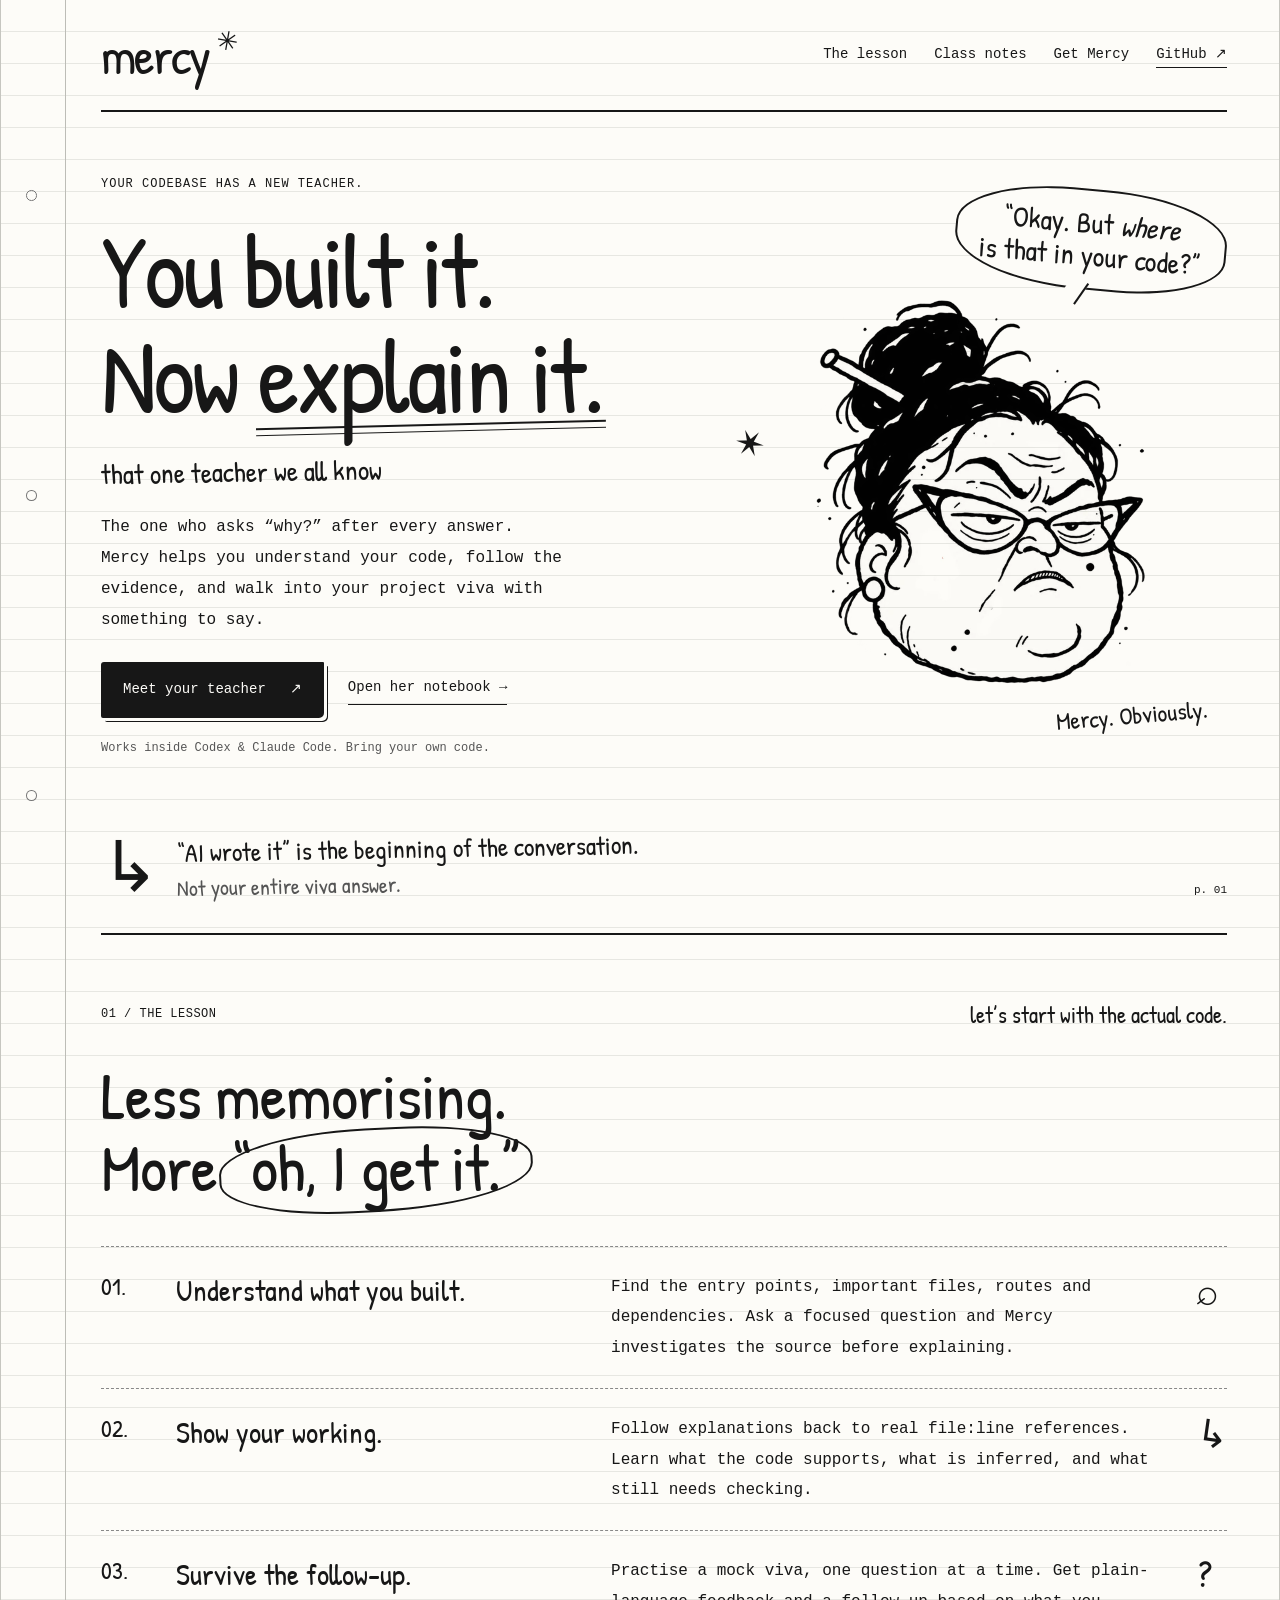
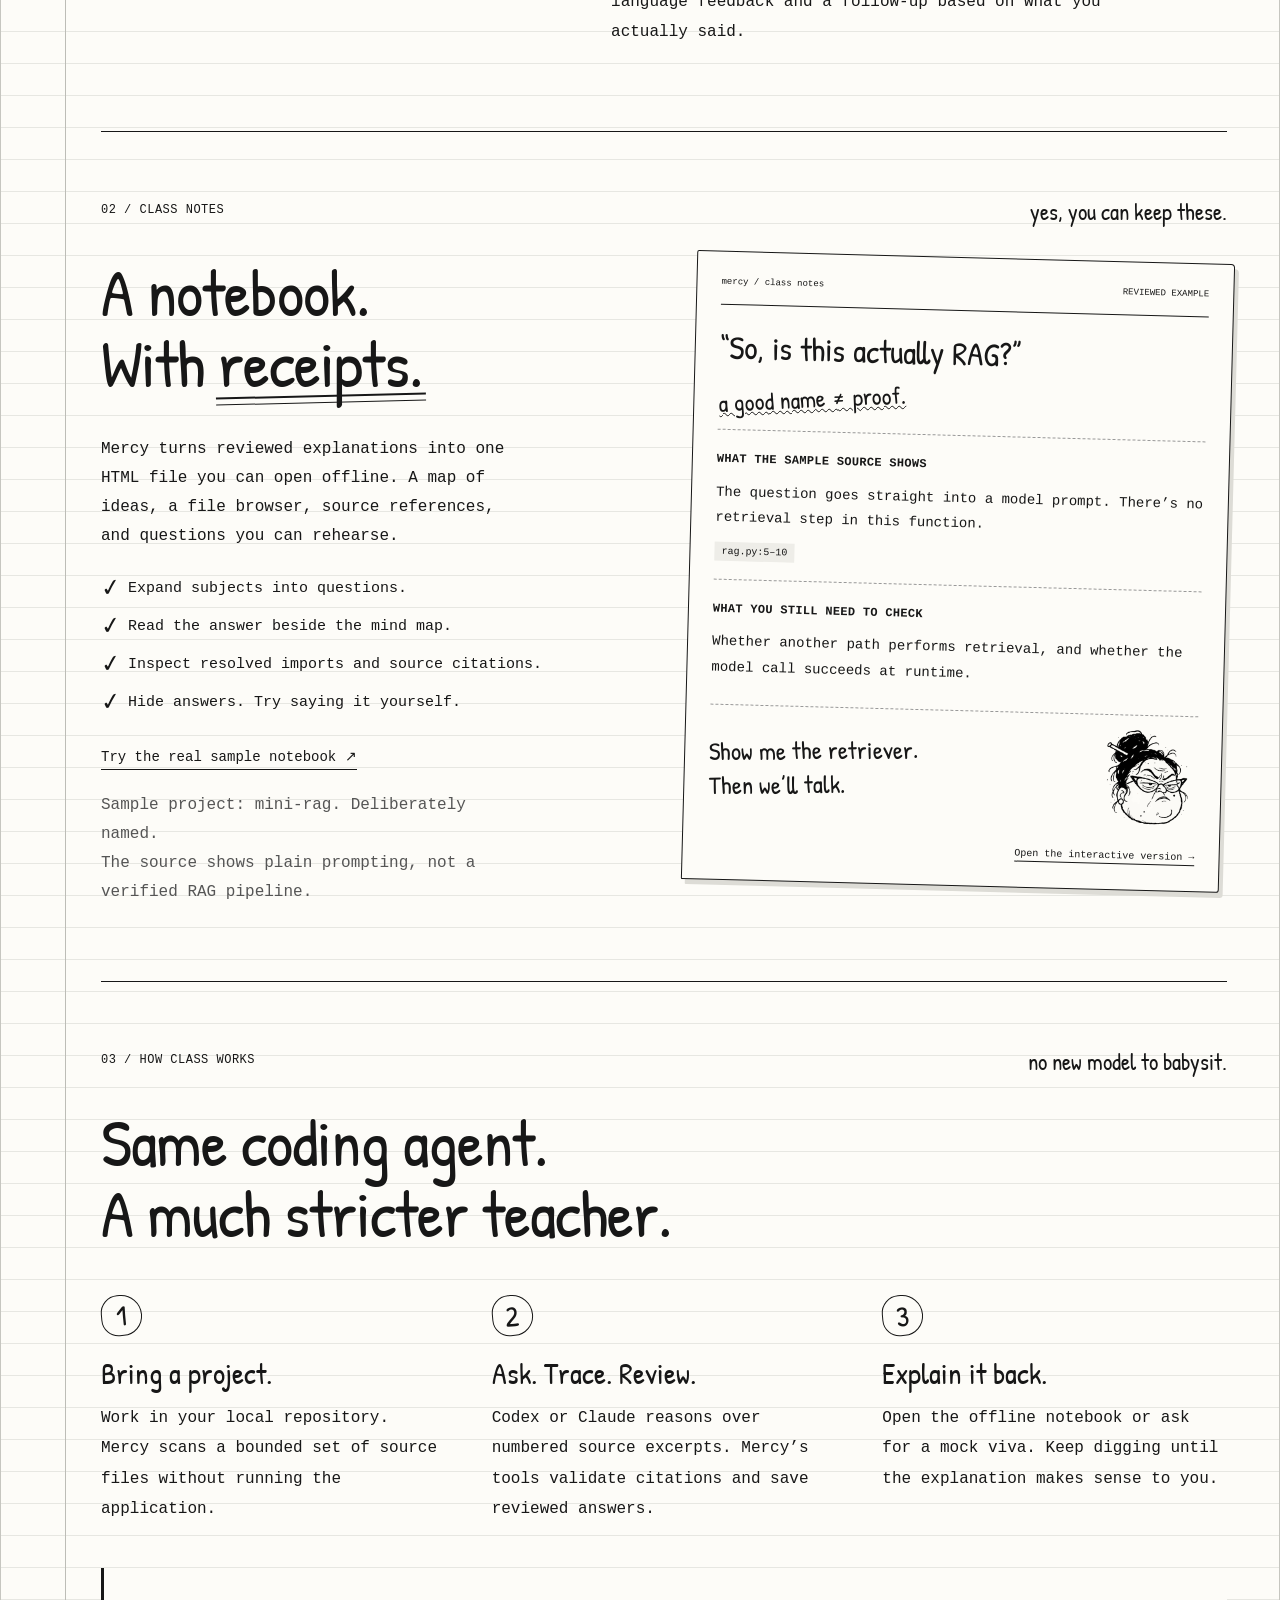
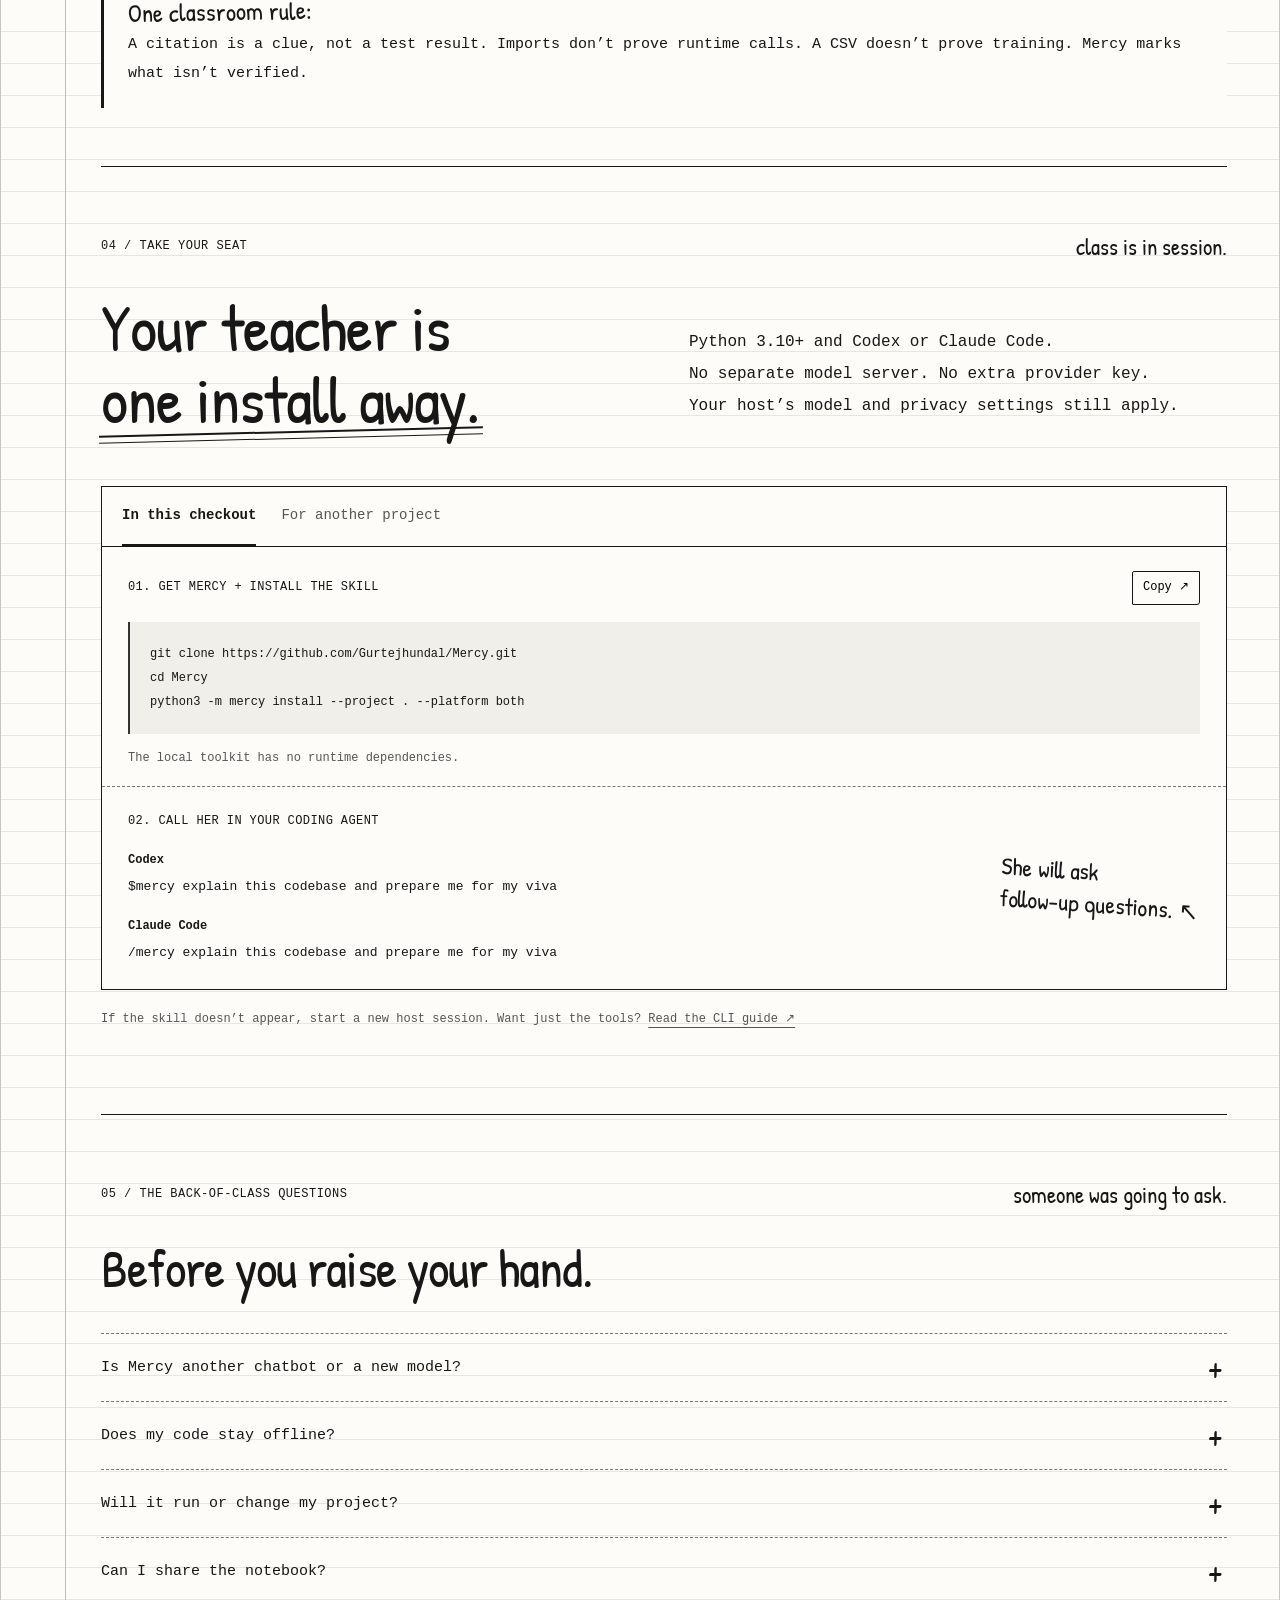
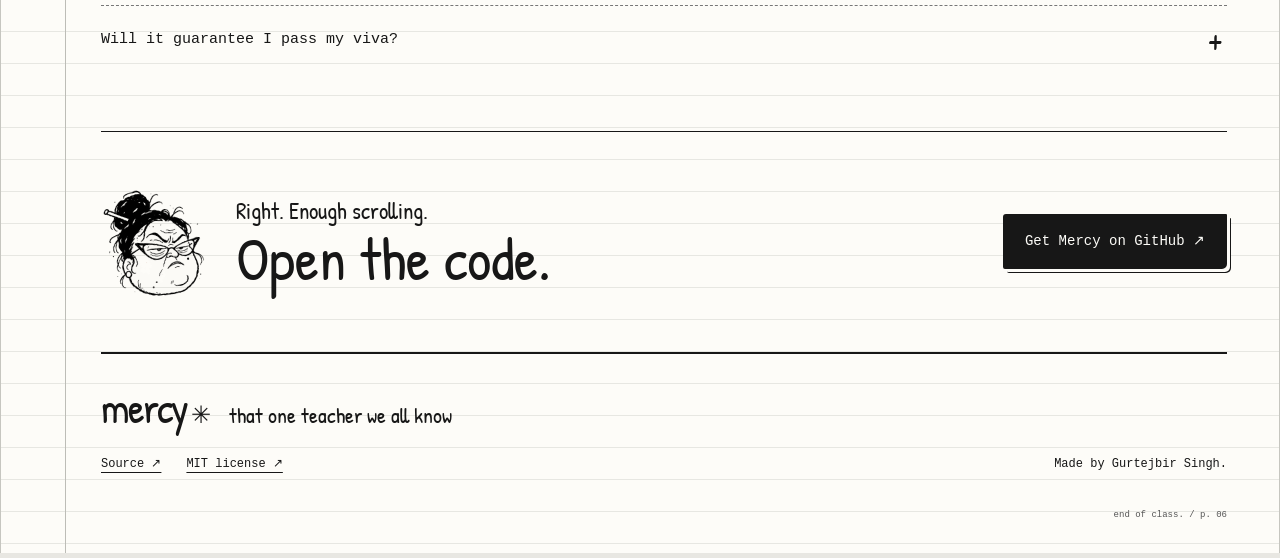
==== public/index.html @ a500c9a5 "Build Mercy's native coach, ink notebook website, and Pages deployment" ====
<!doctype html>
<html lang="en">
<head>
<meta charset="utf-8"><meta name="viewport" content="width=device-width,initial-scale=1">
<meta name="theme-color" content="#fdfcf8">
<title>Mercy — that one teacher we all know</title>
<meta name="description" content="Meet Mercy: that one teacher we all know. A source-grounded codebase tutor and project-viva coach inside Codex and Claude Code. Understand your code. Bring receipts.">
<meta property="og:title" content="Mercy — that one teacher we all know"><meta property="og:description" content="You built it. Now explain it. Your codebase, turned into lessons you can actually defend."><meta property="og:type" content="website"><meta property="og:url" content="https://Gurtejhundal.github.io/Mercy/"><meta property="og:image" content="https://Gurtejhundal.github.io/Mercy/assets/teacher.webp">
<link rel="icon" href="assets/teacher.webp" type="image/webp"><link rel="preload" href="assets/notebook.ttf" as="font" type="font/ttf" crossorigin><link rel="stylesheet" href="style.css"><script src="app.js" defer></script>
</head>
<body>
<a class="skip" href="#main">Skip to the lesson</a>
<div class="notebook">
<header class="site-header"><a href="#" class="wordmark" aria-label="Mercy home">mercy<span class="star" aria-hidden="true">✳</span></a><nav aria-label="Main"><a href="#lesson">The lesson</a><a href="#notes">Class notes</a><a href="#get-mercy">Get Mercy</a><a class="github-link" href="https://github.com/Gurtejhundal/Mercy">GitHub ↗</a></nav></header>
<main id="main">
<section class="hero" aria-labelledby="hero-heading">
<div class="hero-copy"><p class="eyebrow">YOUR CODEBASE HAS A NEW TEACHER.</p><h1 id="hero-heading">You built it.<br>Now <span class="ink-underline">explain it.</span></h1><p class="tagline">that one teacher we all know</p><p class="intro">The one who asks “why?” after every answer.<br>Mercy helps you understand your code, follow the evidence, and walk into your project viva with something to say.</p><div class="hero-actions"><a class="button ink-button" href="#get-mercy">Meet your teacher <span aria-hidden="true">↗</span></a><a class="text-link" href="demo.html">Open her notebook →</a></div><p class="small-note">Works inside Codex &amp; Claude Code. Bring your own code.</p></div>
<div class="teacher-corner"><p class="speech">“Okay. But <em>where</em><br>is that in your code?”</p><img class="teacher" src="assets/teacher.webp" width="620" height="620" alt="Mercy, a deadpan ink-doodle teacher with a messy bun and unimpressed glasses" fetchpriority="high"><span class="teacher-label">Mercy. Obviously.</span><span class="ink-spark" aria-hidden="true">✶</span></div>
</section>
<div class="margin-note"><span class="hand-arrow" aria-hidden="true">↳</span><p>“AI wrote it” is the beginning of the conversation.<br><span>Not your entire viva answer.</span></p><span class="page-number">p. 01</span></div>
<section id="lesson" class="lesson chapter" aria-labelledby="lesson-heading"><div class="chapter-label"><span>01 / THE LESSON</span><span class="handwritten">let’s start with the actual code.</span></div><h2 id="lesson-heading">Less memorising.<br>More <span class="circle-word">“oh, I get it.”</span></h2><div class="lesson-rows"><article><span class="row-number">01.</span><h3>Understand what you built.</h3><p>Find the entry points, important files, routes and dependencies. Ask a focused question and Mercy investigates the source before explaining.</p><span class="row-doodle" aria-hidden="true">⌕</span></article><article><span class="row-number">02.</span><h3>Show your working.</h3><p>Follow explanations back to real <code>file:line</code> references. Learn what the code supports, what is inferred, and what still needs checking.</p><span class="row-doodle" aria-hidden="true">↳</span></article><article><span class="row-number">03.</span><h3>Survive the follow-up.</h3><p>Practise a mock viva, one question at a time. Get plain-language feedback and a follow-up based on what you actually said.</p><span class="row-doodle" aria-hidden="true">?</span></article></div></section>
<section id="notes" class="chapter notes" aria-labelledby="notes-heading"><div class="chapter-label"><span>02 / CLASS NOTES</span><span class="handwritten">yes, you can keep these.</span></div><div class="notes-layout"><div><h2 id="notes-heading">A notebook.<br>With <span class="ink-underline">receipts.</span></h2><p>Mercy turns reviewed explanations into one HTML file you can open offline. A map of ideas, a file browser, source references, and questions you can rehearse.</p><ul class="checklist"><li>Expand subjects into questions.</li><li>Read the answer beside the mind map.</li><li>Inspect resolved imports and source citations.</li><li>Hide answers. Try saying it yourself.</li></ul><a class="text-link" href="demo.html">Try the real sample notebook ↗</a><p class="small-note">Sample project: mini-rag. Deliberately named.<br>The source shows plain prompting, not a verified RAG pipeline.</p></div><div class="sample-sheet"><div class="sheet-header"><span>mercy / class notes</span><span>REVIEWED EXAMPLE</span></div><h3>“So, is this actually RAG?”</h3><p class="handwritten scribble">a good name ≠ proof.</p><div class="example-answer"><b>What the sample source shows</b><p>The question goes straight into a model prompt. There’s no retrieval step in this function.</p><code>rag.py:5–10</code></div><div class="example-answer"><b>What you still need to check</b><p>Whether another path performs retrieval, and whether the model call succeeds at runtime.</p></div><div class="teacher-verdict"><span class="handwritten">Show me the retriever.<br>Then we’ll talk.</span><img src="assets/teacher.webp" width="96" height="96" alt="" loading="lazy"></div><a class="sheet-open" href="demo.html">Open the interactive version →</a></div></div></section>
<section class="chapter workflow" aria-labelledby="workflow-heading"><div class="chapter-label"><span>03 / HOW CLASS WORKS</span><span class="handwritten">no new model to babysit.</span></div><h2 id="workflow-heading">Same coding agent.<br>A much stricter teacher.</h2><div class="workflow-steps"><article><span class="step-bubble">1</span><h3>Bring a project.</h3><p>Work in your local repository. Mercy scans a bounded set of source files without running the application.</p></article><article><span class="step-bubble">2</span><h3>Ask. Trace. Review.</h3><p>Codex or Claude reasons over numbered source excerpts. Mercy’s tools validate citations and save reviewed answers.</p></article><article><span class="step-bubble">3</span><h3>Explain it back.</h3><p>Open the offline notebook or ask for a mock viva. Keep digging until the explanation makes sense to you.</p></article></div><aside class="teacher-rule"><span class="handwritten">One classroom rule:</span><p>A citation is a clue, not a test result. Imports don’t prove runtime calls. A CSV doesn’t prove training. Mercy marks what isn’t verified.</p></aside></section>
<section id="get-mercy" class="chapter setup" aria-labelledby="setup-heading"><div class="chapter-label"><span>04 / TAKE YOUR SEAT</span><span class="handwritten">class is in session.</span></div><div class="setup-heading"><h2 id="setup-heading">Your teacher is<br><span class="ink-underline">one install away.</span></h2><p>Python 3.10+ and Codex or Claude Code.<br>No separate model server. No extra provider key.<br>Your host’s model and privacy settings still apply.</p></div><div class="install-panel"><div class="install-tabs" role="tablist" aria-label="Installation location"><button type="button" id="tab-this" role="tab" aria-selected="true" aria-controls="install-this" tabindex="0">In this checkout</button><button type="button" id="tab-another" role="tab" aria-selected="false" aria-controls="install-another" tabindex="-1">For another project</button></div><div id="install-this" role="tabpanel" aria-labelledby="tab-this"><div class="code-caption"><span>01. GET MERCY + INSTALL THE SKILL</span><button class="copy" type="button" data-copy="setup-this" aria-label="Copy checkout installation commands">Copy ↗</button></div><pre id="setup-this"><code>git clone https://github.com/Gurtejhundal/Mercy.git
cd Mercy
python3 -m mercy install --project . --platform both</code></pre><p class="code-footnote">The local toolkit has no runtime dependencies.</p></div><div id="install-another" role="tabpanel" aria-labelledby="tab-another" hidden><div class="code-caption"><span>01. INSTALL ONCE, USE IN YOUR PROJECT</span><button class="copy" type="button" data-copy="setup-another" aria-label="Copy installation commands for another project">Copy ↗</button></div><pre id="setup-another"><code>git clone https://github.com/Gurtejhundal/Mercy.git
cd Mercy
python3 -m venv .venv
source .venv/bin/activate
python3 -m pip install -e .
mercy install --project /path/to/your/project --platform both</code></pre><p class="code-footnote">Shell example for Linux/macOS. Activate the same environment when using the CLI. Use your real project path.</p></div><div class="invoke-row"><div><span class="code-caption">02. CALL HER IN YOUR CODING AGENT</span><p><b>Codex</b><code>$mercy explain this codebase and prepare me for my viva</code></p><p><b>Claude Code</b><code>/mercy explain this codebase and prepare me for my viva</code></p></div><span class="handwritten">She will ask<br>follow-up questions. ↖</span></div></div><p class="setup-note">If the skill doesn’t appear, start a new host session. Want just the tools? <a href="https://github.com/Gurtejhundal/Mercy#command-reference">Read the CLI guide ↗</a></p><p id="copy-status" class="copy-status" aria-live="polite"></p></section>
<section class="chapter faq" aria-labelledby="faq-heading"><div class="chapter-label"><span>05 / THE BACK-OF-CLASS QUESTIONS</span><span class="handwritten">someone was going to ask.</span></div><h2 id="faq-heading">Before you raise your hand.</h2><details><summary>Is Mercy another chatbot or a new model?</summary><p>Mercy is a native skill and local evidence toolkit for Codex and Claude Code. Your coding agent supplies the model and reasoning. There’s no additional model server or provider key for this workflow.</p></details><details><summary>Does my code stay offline?</summary><p>The local CLI scans files without making network requests by default, and generated notebooks work offline. When you use Codex or Claude, the host model sees the source context under its own privacy policy. “Local toolkit” does not mean your host model is offline.</p></details><details><summary>Will it run or change my project?</summary><p>Ordinary analysis reads source and writes study artifacts. Running the target application, tests, training, databases, deployments or edits to application code requires a separate request. Skill installation writes the selected local skill files.</p></details><details><summary>Can I share the notebook?</summary><p>Yes, after reviewing it. It contains paths, symbols, routes, scan metadata and reviewed answers. Raw source bodies aren’t embedded by the report exporter, but metadata and explanations can still be private.</p></details><details><summary>Will it guarantee I pass my viva?</summary><p>No. Mercy helps you investigate and practise. The scanner is bounded, AI explanations can be wrong, and source citations are not runtime verification. You still need to understand, check and demonstrate your own work.</p></details></section>
<section class="last-word"><img src="assets/teacher.webp" alt="" width="110" height="110" loading="lazy"><div><p class="handwritten">Right. Enough scrolling.</p><h2>Open the code.</h2></div><a class="button ink-button" href="https://github.com/Gurtejhundal/Mercy">Get Mercy on GitHub ↗</a></section>
</main>
<footer><a class="wordmark" href="#">mercy<span aria-hidden="true">✳</span></a><p>that one teacher we all know</p><div><a href="https://github.com/Gurtejhundal/Mercy">Source ↗</a><a href="https://github.com/Gurtejhundal/Mercy/blob/main/LICENSE">MIT license ↗</a><span>Made by Gurtejbir Singh.</span></div><span class="footer-page">end of class. / p. 06</span></footer>
</div>
</body></html>
---- public/style.css ----
@font-face{font-family:Notebook;src:url('assets/notebook.ttf') format('truetype');font-display:swap}
:root{--ink:#171717;--paper:#fdfcf8;--muted:#555;--rule:#d9d9d3;--hand:Notebook,'Comic Sans MS',cursive;--type:ui-monospace,SFMono-Regular,Consolas,'Liberation Mono',monospace;color-scheme:light}
*{box-sizing:border-box}html{scroll-behavior:smooth;scroll-padding-top:24px}body{margin:0;background:#e8e7e2;color:var(--ink);font-family:var(--type);font-size:15px;line-height:1.8}button,a{-webkit-tap-highlight-color:transparent}a{color:inherit;text-underline-offset:5px}button{font:inherit;cursor:pointer}button:focus-visible,a:focus-visible,summary:focus-visible{outline:2px dashed var(--ink);outline-offset:6px}[hidden]{display:none!important}img{max-width:100%;height:auto}h1,h2,h3,p{margin-top:0}h1,h2,h3{font-family:var(--hand);font-weight:400}button,a{transition:transform .17s,background .17s,color .17s}.notebook{max-width:1300px;margin:auto;position:relative;background-color:var(--paper);background-image:url("data:image/svg+xml,%3Csvg xmlns='http://www.w3.org/2000/svg' width='24' height='32'%3E%3Cpath d='M0 31.5H24' fill='none' stroke='%23deded8' stroke-width='.7'/%3E%3C/svg%3E");border-left:1px solid #c6c6c0;border-right:1px solid #c6c6c0;min-height:100vh}.notebook::before{content:'';position:absolute;top:0;bottom:0;left:64px;width:1px;background:#bdbdb7}.notebook::after{content:'';position:absolute;width:9px;height:9px;border:1.5px solid #777;border-radius:48%;left:25px;top:190px;box-shadow:0 300px 0 -1px var(--paper),0 300px 0 0 #777,0 600px 0 -1px var(--paper),0 600px 0 0 #777;pointer-events:none}.site-header,main,footer{margin-left:100px;margin-right:52px}.site-header{min-height:112px;display:flex;align-items:center;justify-content:space-between;border-bottom:2px solid var(--ink);gap:24px}.wordmark{font:52px/.9 var(--hand);text-decoration:none;letter-spacing:-2px;white-space:nowrap}.star{display:inline-block;font-family:var(--type);font-size:26px;vertical-align:top;margin-left:7px;transform:rotate(10deg)}nav{display:flex;gap:27px;align-items:center;font-size:13px}nav a{text-decoration:none;border-bottom:1px dashed transparent}nav a:hover{border-color:var(--ink)}nav .github-link{border-bottom:1px solid var(--ink)}.skip{position:absolute;left:20px;top:-100px;z-index:8;background:var(--paper);padding:12px}.skip:focus{top:12px}.hero{display:grid;grid-template-columns:1.3fr 1fr;gap:24px;align-items:center;padding:62px 0 40px}.eyebrow{font-size:11px;letter-spacing:1px;margin-bottom:22px}.hero h1{font-size:clamp(72px,8.1vw,112px);line-height:1.02;letter-spacing:-3px;margin-bottom:24px}.ink-underline{position:relative;display:inline-block;isolation:isolate}.ink-underline::after{content:'';position:absolute;bottom:-3px;left:-2px;right:-4px;height:5px;border-top:2px solid var(--ink);border-bottom:1px solid var(--ink);transform:rotate(-1.4deg);z-index:-1}.tagline{font:28px/1.2 var(--hand);margin-bottom:25px;transform:rotate(-1deg)}.intro{font-size:14px;line-height:1.95;max-width:530px;margin-bottom:26px}.hero-actions{display:flex;align-items:center;flex-wrap:wrap;gap:24px}.button{display:inline-flex;align-items:center;justify-content:center;gap:24px;text-decoration:none;padding:13px 20px;font-size:13px;border:2px solid var(--ink);border-radius:3px 1px 5px 2px;min-height:48px}.ink-button{background:var(--ink);color:var(--paper);box-shadow:3px 3px 0 var(--paper),4px 4px 0 var(--ink)}.ink-button:hover{transform:translate(-1px,-2px) rotate(-.5deg)}.text-link{font-size:12px;text-decoration:none;border-bottom:1px solid var(--ink);padding-bottom:4px}.text-link:hover{transform:rotate(-1deg)}.small-note{font-size:10px;color:var(--muted);line-height:1.8;margin-top:20px}.teacher-corner{position:relative;text-align:center;padding-top:80px;align-self:stretch;display:flex;flex-direction:column;justify-content:center}.teacher{width:390px;align-self:center;mix-blend-mode:multiply;transform:rotate(2deg)}.speech{position:absolute;top:15px;right:0;font:29px/1.15 var(--hand);padding:15px 23px;border:2px solid var(--ink);border-radius:42% 46% 39% 48%;transform:rotate(5deg);background:var(--paper);z-index:1}.speech::after{content:'';position:absolute;bottom:-15px;left:42%;height:25px;width:16px;border-right:2px solid var(--ink);transform:rotate(30deg);background:var(--paper)}.teacher-label{font:24px var(--hand);align-self:flex-end;transform:rotate(-5deg);padding-right:20px;margin-top:12px}.ink-spark{position:absolute;left:-12px;top:40%;font-size:37px;transform:rotate(-20deg)}.margin-note{display:flex;align-items:center;gap:17px;padding:20px 0 32px;border-bottom:2px solid var(--ink)}.margin-note p{font:26px/1.3 var(--hand);margin:0;transform:rotate(-1deg)}.margin-note p span{font-size:22px;color:var(--muted)}.hand-arrow{font:70px var(--hand);line-height:1}.page-number{margin-left:auto;font-size:11px;align-self:flex-end}.chapter{padding:64px 0 58px;border-bottom:1px solid var(--ink);scroll-margin-top:20px}.chapter-label{display:flex;justify-content:space-between;align-items:center;gap:20px;font-size:11px;letter-spacing:.5px;margin-bottom:30px}.handwritten{font-family:var(--hand);font-size:23px;line-height:1.35;letter-spacing:0}.chapter h2{font-size:clamp(48px,5.2vw,68px);line-height:1.08;letter-spacing:-1px;margin-bottom:35px}.circle-word{position:relative;display:inline-block}.circle-word::before{content:'';position:absolute;inset:-4px -14px -8px -12px;border:2px solid var(--ink);border-radius:47% 43% 50% 42%;transform:rotate(-3deg);pointer-events:none}.lesson-rows{margin-top:42px}.lesson-rows article{display:grid;grid-template-columns:55px 1.1fr 1.5fr 30px;gap:20px;align-items:start;border-top:1px dashed #888;padding:25px 0}.lesson-rows h3{font-size:30px;line-height:1.2;margin:0}.lesson-rows p{font-size:13px;line-height:1.9;margin:0}.row-number{font:24px var(--hand);line-height:1.2}.row-doodle{font:38px/1 var(--hand);transform:rotate(8deg)}.notes-layout{display:grid;grid-template-columns:1fr 1.05fr;gap:76px;align-items:start}.notes-layout>div>p{font-size:13px;max-width:430px}.checklist{list-style:none;padding:0;font-size:12px;line-height:1.8;margin:24px 0 27px}.checklist li{position:relative;padding-left:27px;margin:11px 0}.checklist li::before{content:'✓';position:absolute;left:0;font:24px/1 var(--hand);transform:rotate(-8deg)}.sample-sheet{background:var(--paper);border:1.5px solid var(--ink);border-radius:2px 4px 3px 1px;padding:24px;transform:rotate(1.5deg);box-shadow:4px 5px 0 #dddcd6}.sheet-header{display:flex;justify-content:space-between;gap:12px;padding-bottom:14px;border-bottom:1px solid var(--ink);font-size:9px;line-height:1.5}.sample-sheet h3{font-size:33px;line-height:1.2;margin:23px 0 5px}.sample-sheet .scribble{font-size:24px;transform:rotate(-4deg);margin-bottom:25px;text-decoration:underline;text-decoration-style:wavy;text-decoration-thickness:1px}.example-answer{border-top:1px dashed #999;padding:16px 0;font-size:12px;line-height:1.8}.example-answer b{font-size:10px;letter-spacing:.3px;text-transform:uppercase}.example-answer p{margin:8px 0}.example-answer code{font-size:10px;background:#eeede8;padding:4px 7px}.teacher-verdict{display:flex;align-items:center;justify-content:space-between;border-top:1px dashed #999;padding:13px 0}.teacher-verdict .handwritten{font-size:25px;transform:rotate(-2deg)}.teacher-verdict img{mix-blend-mode:multiply}.sheet-open{display:block;text-align:right;font-size:10px;padding-top:10px}.workflow-steps{display:grid;grid-template-columns:repeat(3,minmax(0,1fr));gap:46px;margin-top:45px}.step-bubble{display:inline-grid;place-items:center;border:1.5px solid var(--ink);border-radius:43% 51% 48% 42%;width:41px;height:41px;font:29px var(--hand);transform:rotate(-5deg);margin-bottom:20px}.workflow-steps h3{font-size:30px;margin-bottom:12px;line-height:1.15}.workflow-steps p{font-size:12px;line-height:1.9}.teacher-rule{margin-top:28px;padding:20px 24px;border-left:3px solid var(--ink);background:var(--paper)}.teacher-rule .handwritten{display:block;transform:rotate(-1deg);font-size:25px}.teacher-rule p{font-size:12px;line-height:1.9;margin:9px 0 0}.setup-heading{display:grid;grid-template-columns:1fr 1fr;gap:50px;align-items:center}.setup-heading p{font-size:12px;line-height:2}.install-panel{background:var(--paper);border:1.5px solid var(--ink);margin-top:15px}.install-tabs{display:flex;border-bottom:1px solid var(--ink);padding:0 20px;gap:25px}.install-tabs button{background:none;border:0;border-bottom:2px solid transparent;padding:16px 0;font-size:12px;color:var(--muted)}.install-tabs button[aria-selected=true]{border-color:var(--ink);color:var(--ink);font-weight:bold}.install-panel [role=tabpanel]{padding:24px 26px 17px}.code-caption{font-size:10px;letter-spacing:.4px;display:flex;align-items:center;justify-content:space-between;gap:10px}.copy{border:1px solid var(--ink);background:transparent;padding:5px 10px;font-size:10px;border-radius:2px 0 3px 1px}.copy:hover{background:var(--ink);color:var(--paper)}pre{overflow:auto;font:12px/2 var(--type);margin:17px 0 14px;padding:20px;background:#f0efea;border-left:2px solid #333;tab-size:2;white-space:pre}.code-footnote{font-size:10px;color:var(--muted);margin:0}.invoke-row{display:flex;justify-content:space-between;gap:35px;border-top:1px dashed #777;padding:24px 26px}.invoke-row p{margin:17px 0 0;font-size:11px}.invoke-row b{display:block;font-size:10px;margin-bottom:4px}.invoke-row code{font-size:11px;overflow-wrap:anywhere}.invoke-row>.handwritten{font-size:24px;align-self:center;transform:rotate(4deg);min-width:145px}.setup-note{font-size:10px;margin:19px 0 0;color:var(--muted)}.copy-status{font-size:11px;margin:6px 0 0;min-height:20px}.faq h2{font-size:53px}.faq details{border-top:1px dashed #777}.faq summary{padding:20px 33px 20px 0;font-size:14px;cursor:pointer;list-style:none;position:relative}.faq summary::-webkit-details-marker{display:none}.faq summary::after{content:'+';position:absolute;right:4px;top:12px;font:31px var(--hand)}.faq details[open] summary::after{content:'−'}.faq details p{max-width:820px;font-size:12px;padding:0 40px 16px 0;line-height:1.95;margin:0}.last-word{padding:55px 0;display:flex;align-items:center;justify-content:space-between;gap:25px}.last-word img{mix-blend-mode:multiply;transform:rotate(-7deg)}.last-word>div{margin-right:auto}.last-word p{margin-bottom:2px;font-size:23px}.last-word h2{font-size:60px;line-height:1;margin:0}footer{border-top:2px solid var(--ink);padding:35px 0 30px;position:relative}footer .wordmark{font-size:42px}footer .wordmark span{font:24px var(--type);margin-left:4px}footer>p{display:inline-block;font:22px var(--hand);margin:0 0 0 20px}footer>div{display:flex;gap:25px;font-size:10px;margin-top:20px}footer>div span{margin-left:auto}.footer-page{display:block;font-size:9px;color:var(--muted);text-align:right;margin-top:32px}
@media(max-width:1000px){.site-header,main,footer{margin-left:85px;margin-right:35px}.hero{grid-template-columns:1.2fr 1fr;gap:10px}.hero h1{font-size:85px}.speech{font-size:25px;right:-5px}.hero-actions{gap:20px}.notes-layout{gap:40px}.lesson-rows article{grid-template-columns:35px 1fr 1.3fr 20px;gap:16px}.lesson-rows h3{font-size:27px}.workflow-steps{gap:25px}nav{gap:18px;font-size:11px}.invoke-row>.handwritten{display:none}.last-word h2{font-size:51px}.last-word .button{font-size:11px;padding:12px}}
@media(max-width:760px){body{font-size:14px}.notebook{border:0}.notebook::before{left:21px}.notebook::after{display:none}.site-header,main,footer{margin-left:39px;margin-right:22px}.site-header{min-height:105px;flex-wrap:wrap;gap:16px;padding:23px 0 17px}.wordmark{font-size:42px}nav{gap:15px;flex-wrap:wrap;font-size:10px}.hero{grid-template-columns:minmax(0,1fr);padding-top:37px;gap:10px}.eyebrow{font-size:9px;letter-spacing:.5px;margin-bottom:17px}.hero h1{font-size:clamp(65px,15vw,100px);letter-spacing:-2px}.tagline{font-size:26px}.intro{font-size:12px}.hero-actions{gap:22px}.button{font-size:11px;padding:12px 16px}.text-link{font-size:11px}.teacher-corner{padding-top:60px;max-width:360px;width:100%;margin:12px auto 0;min-height:350px}.teacher{width:280px}.speech{font-size:24px;top:0;right:-3px}.teacher-label{font-size:22px;padding-right:5px}.ink-spark{left:0;top:40%;font-size:30px}.small-note{font-size:9px}.margin-note{gap:11px;padding:5px 0 25px}.margin-note p{font-size:21px}.margin-note p span{font-size:19px}.hand-arrow{font-size:48px}.page-number{font-size:9px;white-space:nowrap}.chapter{padding:40px 0}.chapter-label{font-size:9px;gap:12px;margin-bottom:25px;align-items:flex-start}.chapter-label .handwritten{font-size:19px;text-align:right;max-width:160px}.chapter h2{font-size:48px;margin-bottom:26px}.circle-word::before{inset:-3px -6px -6px -7px}.lesson-rows{margin-top:30px}.lesson-rows article{grid-template-columns:31px 1fr 21px;gap:10px;padding:22px 0}.lesson-rows h3{font-size:28px;grid-column:2}.lesson-rows p{font-size:12px;grid-column:2;grid-row:2}.row-number{font-size:23px}.row-doodle{grid-column:3;grid-row:1;font-size:30px}.notes-layout{grid-template-columns:minmax(0,1fr);gap:32px}.notes-layout>div>p{font-size:12px}.checklist{font-size:11px}.sample-sheet{padding:19px;transform:rotate(.6deg);margin:0 3px 0 0}.sheet-header{font-size:8px}.sample-sheet h3{font-size:32px}.workflow-steps{grid-template-columns:1fr;gap:20px;margin-top:30px}.workflow-steps article{display:grid;grid-template-columns:40px 1fr;gap:4px 17px}.step-bubble{grid-row:1/3;width:35px;height:35px;font-size:25px;margin-top:2px}.workflow-steps h3{font-size:29px;margin:0}.workflow-steps p{grid-column:2;font-size:12px;margin-bottom:0}.teacher-rule{padding:15px 17px;margin-top:30px}.teacher-rule p{font-size:11px}.setup-heading{grid-template-columns:1fr;gap:0}.setup-heading p{font-size:11px;margin-bottom:20px}.install-tabs{padding:0 15px;gap:18px}.install-tabs button{font-size:10px}.install-panel [role=tabpanel]{padding:20px 15px 16px}.code-caption{font-size:9px}.copy{font-size:9px;padding:5px 8px}pre{font-size:10px;padding:13px;line-height:2.1;margin-top:13px}.code-footnote{font-size:9px}.invoke-row{padding:20px 15px}.invoke-row code{font-size:10px}.setup-note{font-size:9px}.faq summary{font-size:12px;line-height:1.8;padding-top:18px;padding-bottom:18px}.faq details p{font-size:11px;padding-right:20px}.last-word{flex-wrap:wrap;padding:35px 0;gap:12px}.last-word img{width:72px}.last-word h2{font-size:44px}.last-word p{font-size:19px}.last-word .button{margin-top:15px}.last-word>div{margin-right:0}footer>p{display:block;margin:13px 0 0;font-size:20px}footer>div{gap:14px;flex-wrap:wrap;font-size:9px}footer>div span{margin-left:0;flex-basis:100%}.footer-page{font-size:8px;margin-top:23px}}
@media(prefers-reduced-motion:reduce){html{scroll-behavior:auto}*,*::before,*::after{animation:none!important;transition:none!important}}
/* Readable lesson copy; the small type is reserved for notebook metadata. */
body{font-size:16px}nav{font-size:14px}.intro,.lesson-rows p,.notes-layout>div>p,.workflow-steps p,.setup-heading p,.faq details p{font-size:16px}.checklist,.teacher-rule p,.faq summary{font-size:15px}.text-link,.button{font-size:14px}.small-note,.code-footnote,.setup-note{font-size:12px}.eyebrow,.chapter-label{font-size:12px}.code-caption{font-size:12px}.install-tabs button{font-size:14px}.invoke-row b{font-size:12px}.invoke-row code{font-size:13px}.copy{font-size:12px}.sample-sheet .example-answer{font-size:14px}.example-answer b{font-size:12px}footer>div{font-size:12px}
@media(max-width:760px){nav{font-size:11px;gap:14px}.intro,.lesson-rows p,.notes-layout>div>p,.workflow-steps p,.setup-heading p,.faq details p{font-size:14px}.checklist,.teacher-rule p,.faq summary{font-size:14px}.chapter-label,.eyebrow{font-size:10px}.text-link,.button{font-size:12px}.small-note,.code-footnote,.setup-note{font-size:11px}.install-tabs button{font-size:12px}.code-caption,.copy{font-size:10px}.invoke-row code{font-size:11px}.invoke-row b{font-size:11px}footer>div{font-size:11px}}
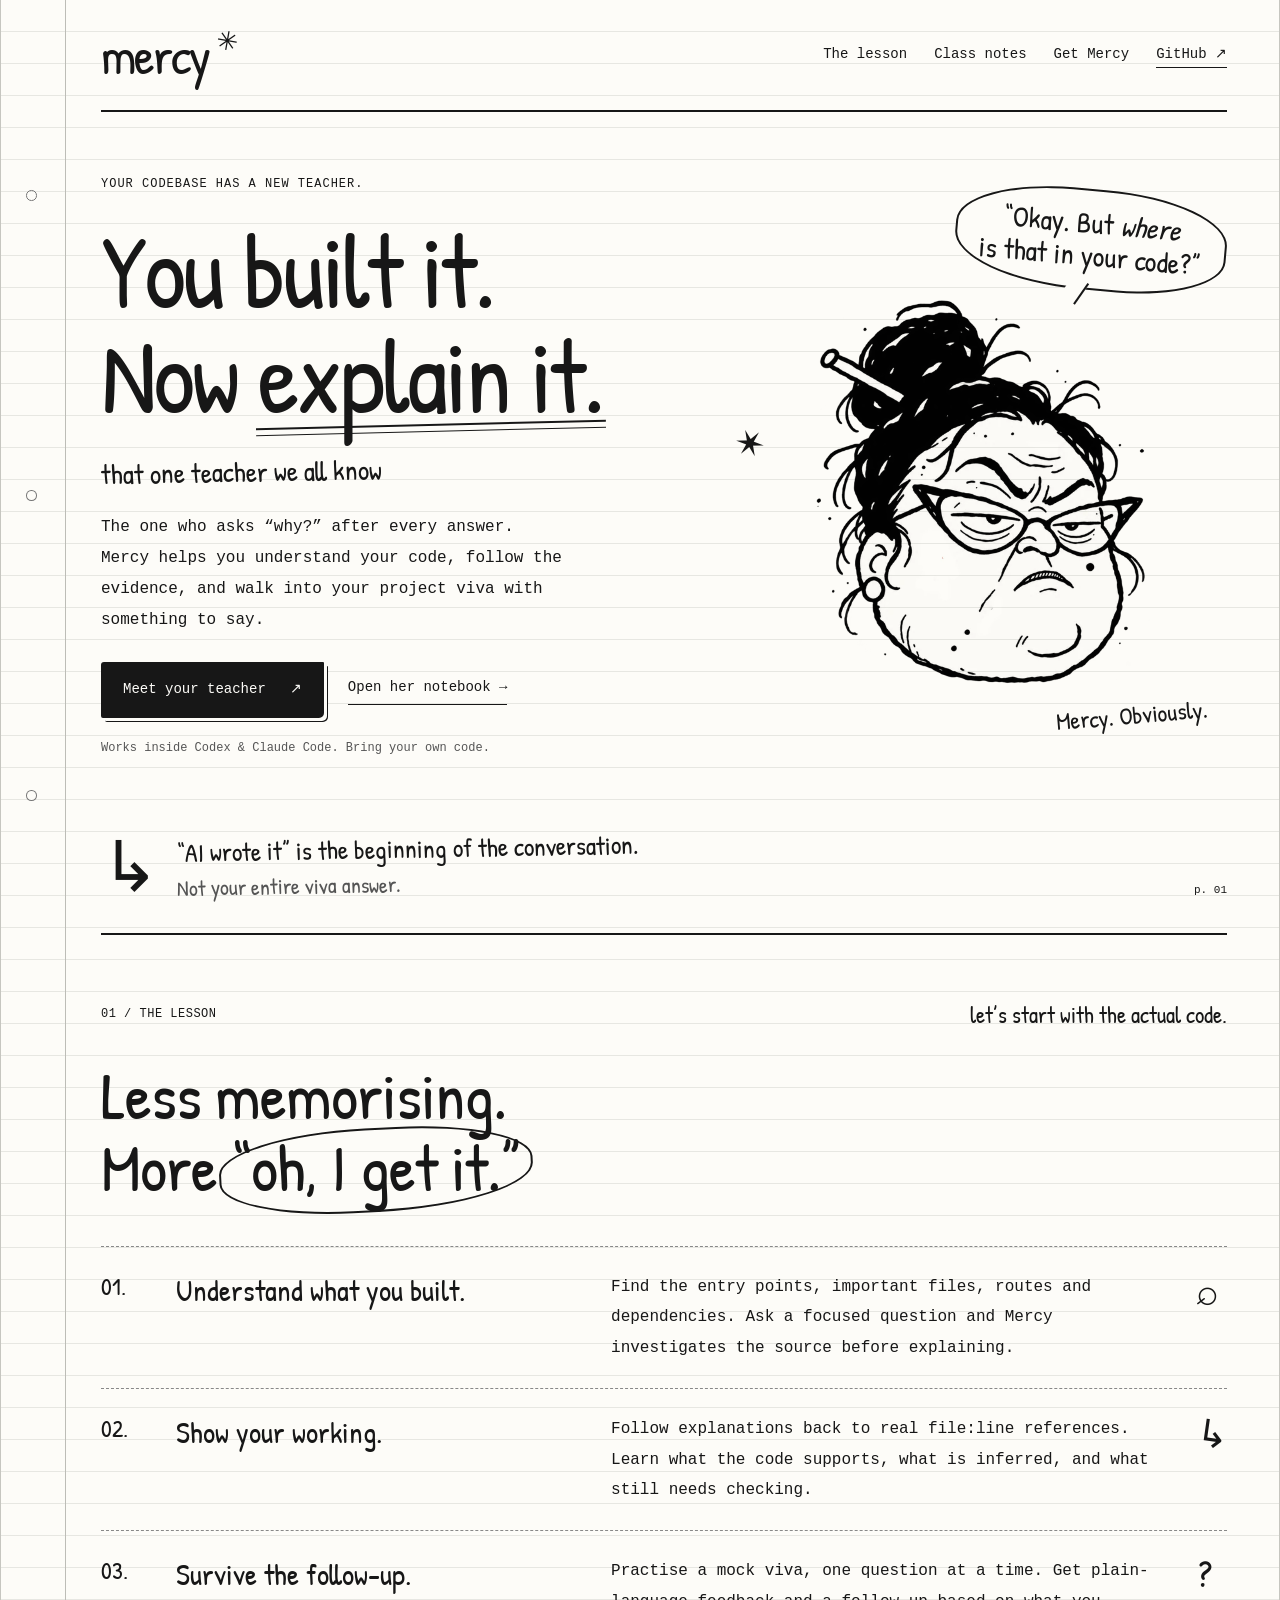
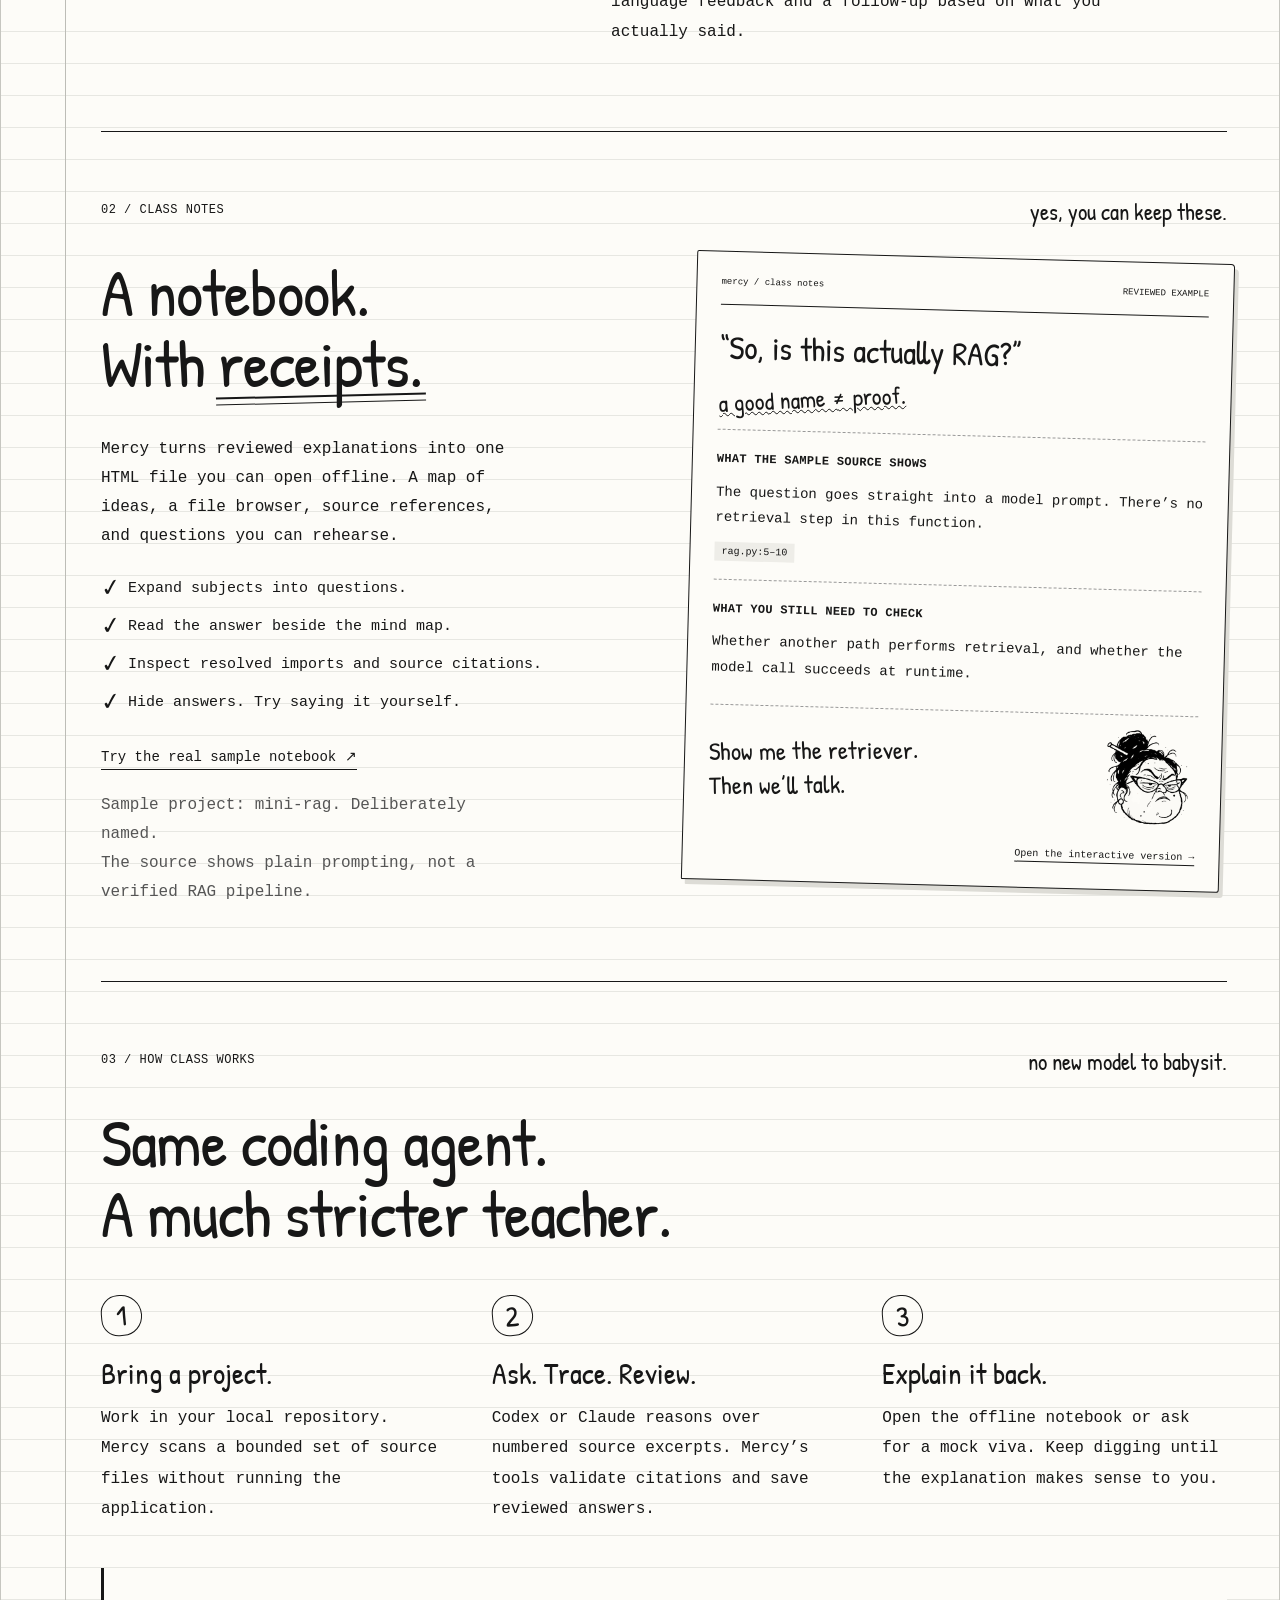
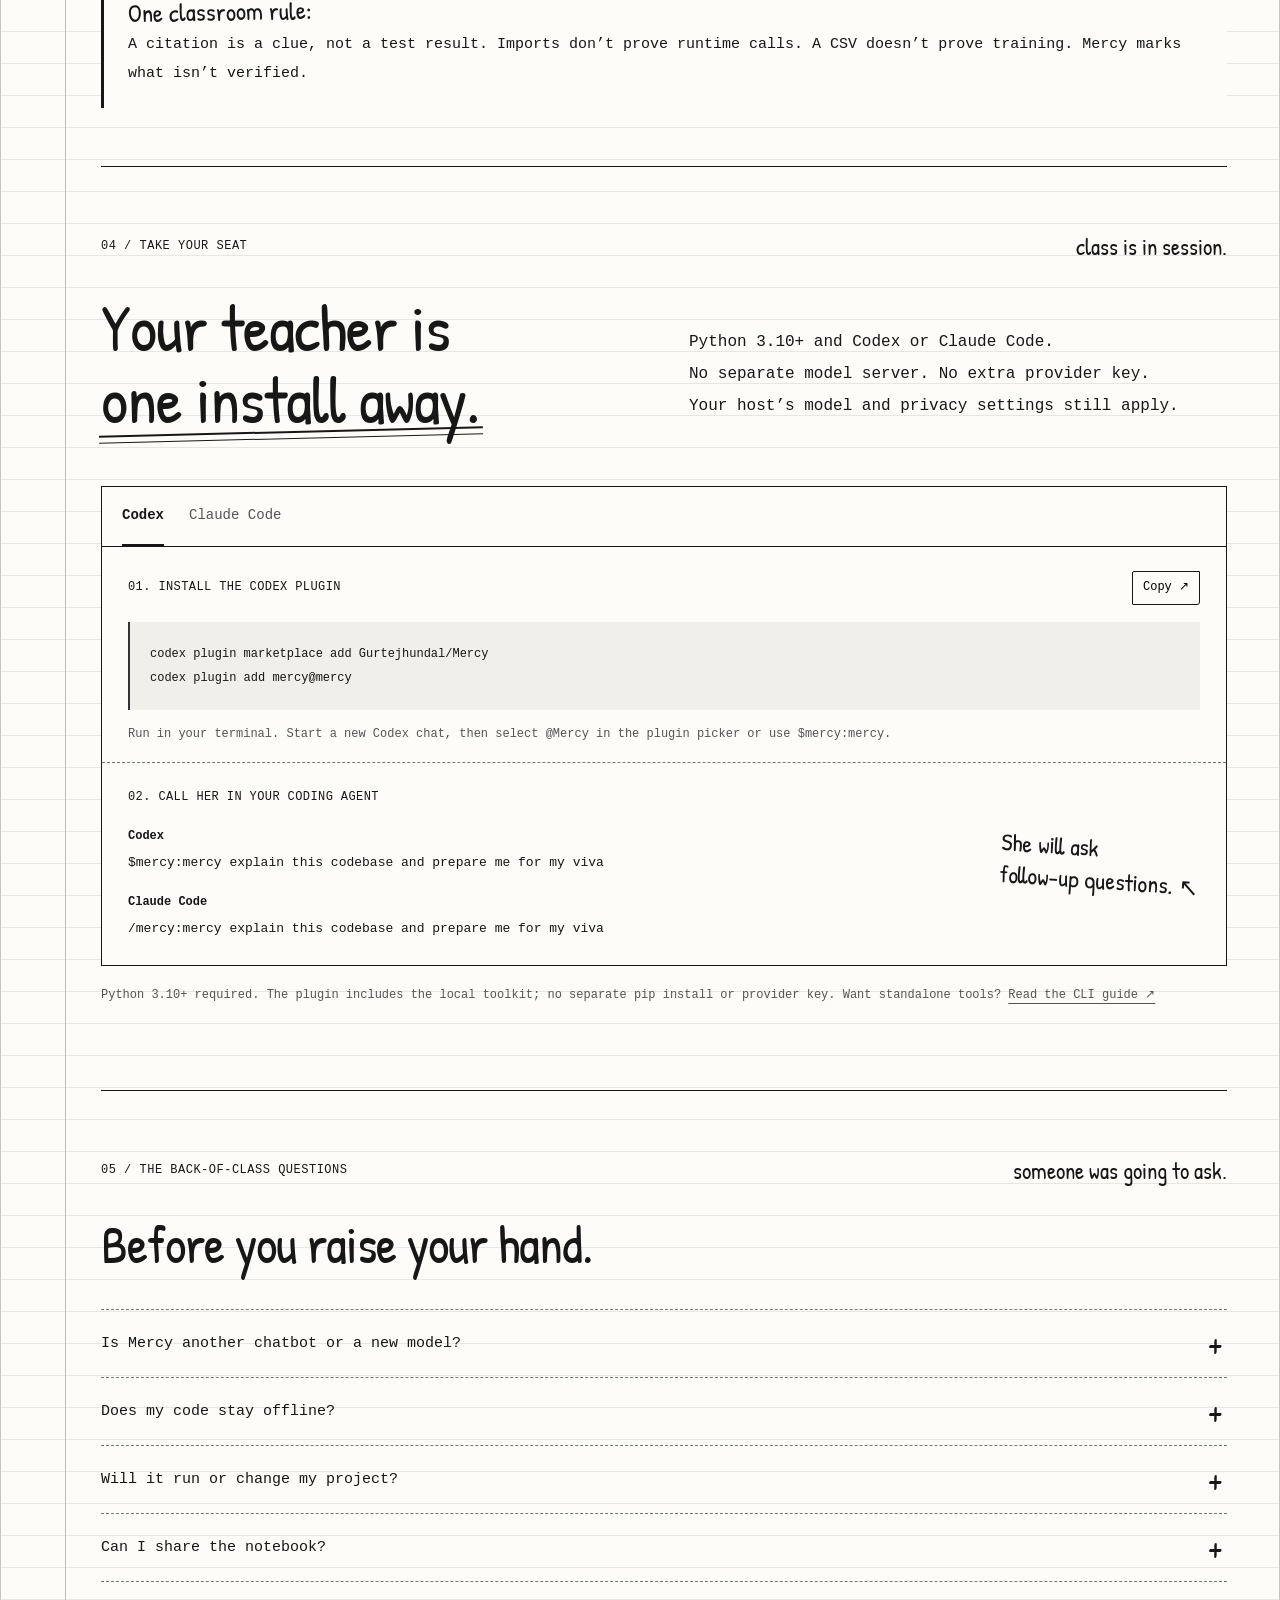
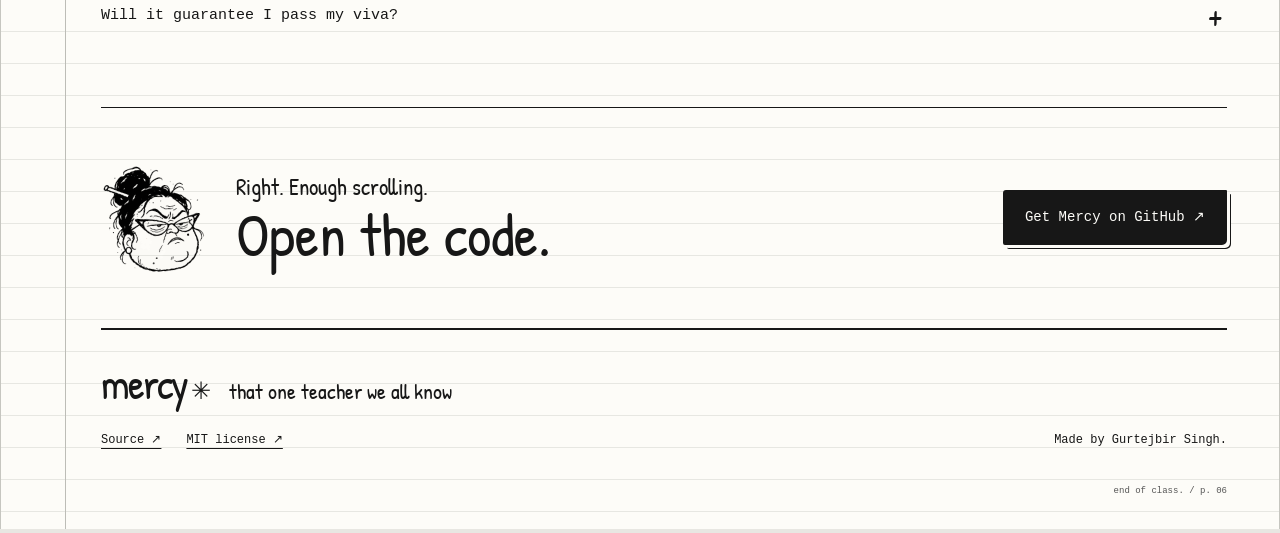
==== commit ec696968: "Package Mercy for Codex and Claude; fix and expand notebook README" ====
--- a/public/index.html
+++ b/public/index.html
@@ -21,15 +21,10 @@
 <section id="lesson" class="lesson chapter" aria-labelledby="lesson-heading"><div class="chapter-label"><span>01 / THE LESSON</span><span class="handwritten">let’s start with the actual code.</span></div><h2 id="lesson-heading">Less memorising.<br>More <span class="circle-word">“oh, I get it.”</span></h2><div class="lesson-rows"><article><span class="row-number">01.</span><h3>Understand what you built.</h3><p>Find the entry points, important files, routes and dependencies. Ask a focused question and Mercy investigates the source before explaining.</p><span class="row-doodle" aria-hidden="true">⌕</span></article><article><span class="row-number">02.</span><h3>Show your working.</h3><p>Follow explanations back to real <code>file:line</code> references. Learn what the code supports, what is inferred, and what still needs checking.</p><span class="row-doodle" aria-hidden="true">↳</span></article><article><span class="row-number">03.</span><h3>Survive the follow-up.</h3><p>Practise a mock viva, one question at a time. Get plain-language feedback and a follow-up based on what you actually said.</p><span class="row-doodle" aria-hidden="true">?</span></article></div></section>
 <section id="notes" class="chapter notes" aria-labelledby="notes-heading"><div class="chapter-label"><span>02 / CLASS NOTES</span><span class="handwritten">yes, you can keep these.</span></div><div class="notes-layout"><div><h2 id="notes-heading">A notebook.<br>With <span class="ink-underline">receipts.</span></h2><p>Mercy turns reviewed explanations into one HTML file you can open offline. A map of ideas, a file browser, source references, and questions you can rehearse.</p><ul class="checklist"><li>Expand subjects into questions.</li><li>Read the answer beside the mind map.</li><li>Inspect resolved imports and source citations.</li><li>Hide answers. Try saying it yourself.</li></ul><a class="text-link" href="demo.html">Try the real sample notebook ↗</a><p class="small-note">Sample project: mini-rag. Deliberately named.<br>The source shows plain prompting, not a verified RAG pipeline.</p></div><div class="sample-sheet"><div class="sheet-header"><span>mercy / class notes</span><span>REVIEWED EXAMPLE</span></div><h3>“So, is this actually RAG?”</h3><p class="handwritten scribble">a good name ≠ proof.</p><div class="example-answer"><b>What the sample source shows</b><p>The question goes straight into a model prompt. There’s no retrieval step in this function.</p><code>rag.py:5–10</code></div><div class="example-answer"><b>What you still need to check</b><p>Whether another path performs retrieval, and whether the model call succeeds at runtime.</p></div><div class="teacher-verdict"><span class="handwritten">Show me the retriever.<br>Then we’ll talk.</span><img src="assets/teacher.webp" width="96" height="96" alt="" loading="lazy"></div><a class="sheet-open" href="demo.html">Open the interactive version →</a></div></div></section>
 <section class="chapter workflow" aria-labelledby="workflow-heading"><div class="chapter-label"><span>03 / HOW CLASS WORKS</span><span class="handwritten">no new model to babysit.</span></div><h2 id="workflow-heading">Same coding agent.<br>A much stricter teacher.</h2><div class="workflow-steps"><article><span class="step-bubble">1</span><h3>Bring a project.</h3><p>Work in your local repository. Mercy scans a bounded set of source files without running the application.</p></article><article><span class="step-bubble">2</span><h3>Ask. Trace. Review.</h3><p>Codex or Claude reasons over numbered source excerpts. Mercy’s tools validate citations and save reviewed answers.</p></article><article><span class="step-bubble">3</span><h3>Explain it back.</h3><p>Open the offline notebook or ask for a mock viva. Keep digging until the explanation makes sense to you.</p></article></div><aside class="teacher-rule"><span class="handwritten">One classroom rule:</span><p>A citation is a clue, not a test result. Imports don’t prove runtime calls. A CSV doesn’t prove training. Mercy marks what isn’t verified.</p></aside></section>
-<section id="get-mercy" class="chapter setup" aria-labelledby="setup-heading"><div class="chapter-label"><span>04 / TAKE YOUR SEAT</span><span class="handwritten">class is in session.</span></div><div class="setup-heading"><h2 id="setup-heading">Your teacher is<br><span class="ink-underline">one install away.</span></h2><p>Python 3.10+ and Codex or Claude Code.<br>No separate model server. No extra provider key.<br>Your host’s model and privacy settings still apply.</p></div><div class="install-panel"><div class="install-tabs" role="tablist" aria-label="Installation location"><button type="button" id="tab-this" role="tab" aria-selected="true" aria-controls="install-this" tabindex="0">In this checkout</button><button type="button" id="tab-another" role="tab" aria-selected="false" aria-controls="install-another" tabindex="-1">For another project</button></div><div id="install-this" role="tabpanel" aria-labelledby="tab-this"><div class="code-caption"><span>01. GET MERCY + INSTALL THE SKILL</span><button class="copy" type="button" data-copy="setup-this" aria-label="Copy checkout installation commands">Copy ↗</button></div><pre id="setup-this"><code>git clone https://github.com/Gurtejhundal/Mercy.git
-cd Mercy
-python3 -m mercy install --project . --platform both</code></pre><p class="code-footnote">The local toolkit has no runtime dependencies.</p></div><div id="install-another" role="tabpanel" aria-labelledby="tab-another" hidden><div class="code-caption"><span>01. INSTALL ONCE, USE IN YOUR PROJECT</span><button class="copy" type="button" data-copy="setup-another" aria-label="Copy installation commands for another project">Copy ↗</button></div><pre id="setup-another"><code>git clone https://github.com/Gurtejhundal/Mercy.git
-cd Mercy
-python3 -m venv .venv
-source .venv/bin/activate
-python3 -m pip install -e .
-mercy install --project /path/to/your/project --platform both</code></pre><p class="code-footnote">Shell example for Linux/macOS. Activate the same environment when using the CLI. Use your real project path.</p></div><div class="invoke-row"><div><span class="code-caption">02. CALL HER IN YOUR CODING AGENT</span><p><b>Codex</b><code>$mercy explain this codebase and prepare me for my viva</code></p><p><b>Claude Code</b><code>/mercy explain this codebase and prepare me for my viva</code></p></div><span class="handwritten">She will ask<br>follow-up questions. ↖</span></div></div><p class="setup-note">If the skill doesn’t appear, start a new host session. Want just the tools? <a href="https://github.com/Gurtejhundal/Mercy#command-reference">Read the CLI guide ↗</a></p><p id="copy-status" class="copy-status" aria-live="polite"></p></section>
-<section class="chapter faq" aria-labelledby="faq-heading"><div class="chapter-label"><span>05 / THE BACK-OF-CLASS QUESTIONS</span><span class="handwritten">someone was going to ask.</span></div><h2 id="faq-heading">Before you raise your hand.</h2><details><summary>Is Mercy another chatbot or a new model?</summary><p>Mercy is a native skill and local evidence toolkit for Codex and Claude Code. Your coding agent supplies the model and reasoning. There’s no additional model server or provider key for this workflow.</p></details><details><summary>Does my code stay offline?</summary><p>The local CLI scans files without making network requests by default, and generated notebooks work offline. When you use Codex or Claude, the host model sees the source context under its own privacy policy. “Local toolkit” does not mean your host model is offline.</p></details><details><summary>Will it run or change my project?</summary><p>Ordinary analysis reads source and writes study artifacts. Running the target application, tests, training, databases, deployments or edits to application code requires a separate request. Skill installation writes the selected local skill files.</p></details><details><summary>Can I share the notebook?</summary><p>Yes, after reviewing it. It contains paths, symbols, routes, scan metadata and reviewed answers. Raw source bodies aren’t embedded by the report exporter, but metadata and explanations can still be private.</p></details><details><summary>Will it guarantee I pass my viva?</summary><p>No. Mercy helps you investigate and practise. The scanner is bounded, AI explanations can be wrong, and source citations are not runtime verification. You still need to understand, check and demonstrate your own work.</p></details></section>
+<section id="get-mercy" class="chapter setup" aria-labelledby="setup-heading"><div class="chapter-label"><span>04 / TAKE YOUR SEAT</span><span class="handwritten">class is in session.</span></div><div class="setup-heading"><h2 id="setup-heading">Your teacher is<br><span class="ink-underline">one install away.</span></h2><p>Python 3.10+ and Codex or Claude Code.<br>No separate model server. No extra provider key.<br>Your host’s model and privacy settings still apply.</p></div><div class="install-panel"><div class="install-tabs" role="tablist" aria-label="Plugin host"><button type="button" id="tab-this" role="tab" aria-selected="true" aria-controls="install-this" tabindex="0">Codex</button><button type="button" id="tab-another" role="tab" aria-selected="false" aria-controls="install-another" tabindex="-1">Claude Code</button></div><div id="install-this" role="tabpanel" aria-labelledby="tab-this"><div class="code-caption"><span>01. INSTALL THE CODEX PLUGIN</span><button class="copy" type="button" data-copy="setup-this" aria-label="Copy Codex plugin installation commands">Copy ↗</button></div><pre id="setup-this"><code>codex plugin marketplace add Gurtejhundal/Mercy
+codex plugin add mercy@mercy</code></pre><p class="code-footnote">Run in your terminal. Start a new Codex chat, then select @Mercy in the plugin picker or use $mercy:mercy.</p></div><div id="install-another" role="tabpanel" aria-labelledby="tab-another" hidden><div class="code-caption"><span>01. INSTALL THE CLAUDE CODE PLUGIN</span><button class="copy" type="button" data-copy="setup-another" aria-label="Copy Claude Code plugin installation commands">Copy ↗</button></div><pre id="setup-another"><code>/plugin marketplace add Gurtejhundal/Mercy
+/plugin install mercy@mercy</code></pre><p class="code-footnote">Send each line as a separate prompt inside Claude Code. Then use /mercy:mercy.</p></div><div class="invoke-row"><div><span class="code-caption">02. CALL HER IN YOUR CODING AGENT</span><p><b>Codex</b><code>$mercy:mercy explain this codebase and prepare me for my viva</code></p><p><b>Claude Code</b><code>/mercy:mercy explain this codebase and prepare me for my viva</code></p></div><span class="handwritten">She will ask<br>follow-up questions. ↖</span></div></div><p class="setup-note">Python 3.10+ required. The plugin includes the local toolkit; no separate pip install or provider key. Want standalone tools? <a href="https://github.com/Gurtejhundal/Mercy#full-technical-guide">Read the CLI guide ↗</a></p><p id="copy-status" class="copy-status" aria-live="polite"></p></section>
+<section class="chapter faq" aria-labelledby="faq-heading"><div class="chapter-label"><span>05 / THE BACK-OF-CLASS QUESTIONS</span><span class="handwritten">someone was going to ask.</span></div><h2 id="faq-heading">Before you raise your hand.</h2><details><summary>Is Mercy another chatbot or a new model?</summary><p>Mercy is a plugin with a native skill and local evidence toolkit for Codex and Claude Code. Your coding agent supplies the model and reasoning. There’s no additional model server or provider key for this workflow.</p></details><details><summary>Does my code stay offline?</summary><p>The local CLI scans files without making network requests by default, and generated notebooks work offline. When you use Codex or Claude, the host model sees the source context under its own privacy policy. “Local toolkit” does not mean your host model is offline.</p></details><details><summary>Will it run or change my project?</summary><p>Ordinary analysis reads source and writes study artifacts. Running the target application, tests, training, databases, deployments or edits to application code requires a separate request. Skill installation writes the selected local skill files.</p></details><details><summary>Can I share the notebook?</summary><p>Yes, after reviewing it. It contains paths, symbols, routes, scan metadata and reviewed answers. Raw source bodies aren’t embedded by the report exporter, but metadata and explanations can still be private.</p></details><details><summary>Will it guarantee I pass my viva?</summary><p>No. Mercy helps you investigate and practise. The scanner is bounded, AI explanations can be wrong, and source citations are not runtime verification. You still need to understand, check and demonstrate your own work.</p></details></section>
 <section class="last-word"><img src="assets/teacher.webp" alt="" width="110" height="110" loading="lazy"><div><p class="handwritten">Right. Enough scrolling.</p><h2>Open the code.</h2></div><a class="button ink-button" href="https://github.com/Gurtejhundal/Mercy">Get Mercy on GitHub ↗</a></section>
 </main>
 <footer><a class="wordmark" href="#">mercy<span aria-hidden="true">✳</span></a><p>that one teacher we all know</p><div><a href="https://github.com/Gurtejhundal/Mercy">Source ↗</a><a href="https://github.com/Gurtejhundal/Mercy/blob/main/LICENSE">MIT license ↗</a><span>Made by Gurtejbir Singh.</span></div><span class="footer-page">end of class. / p. 06</span></footer>
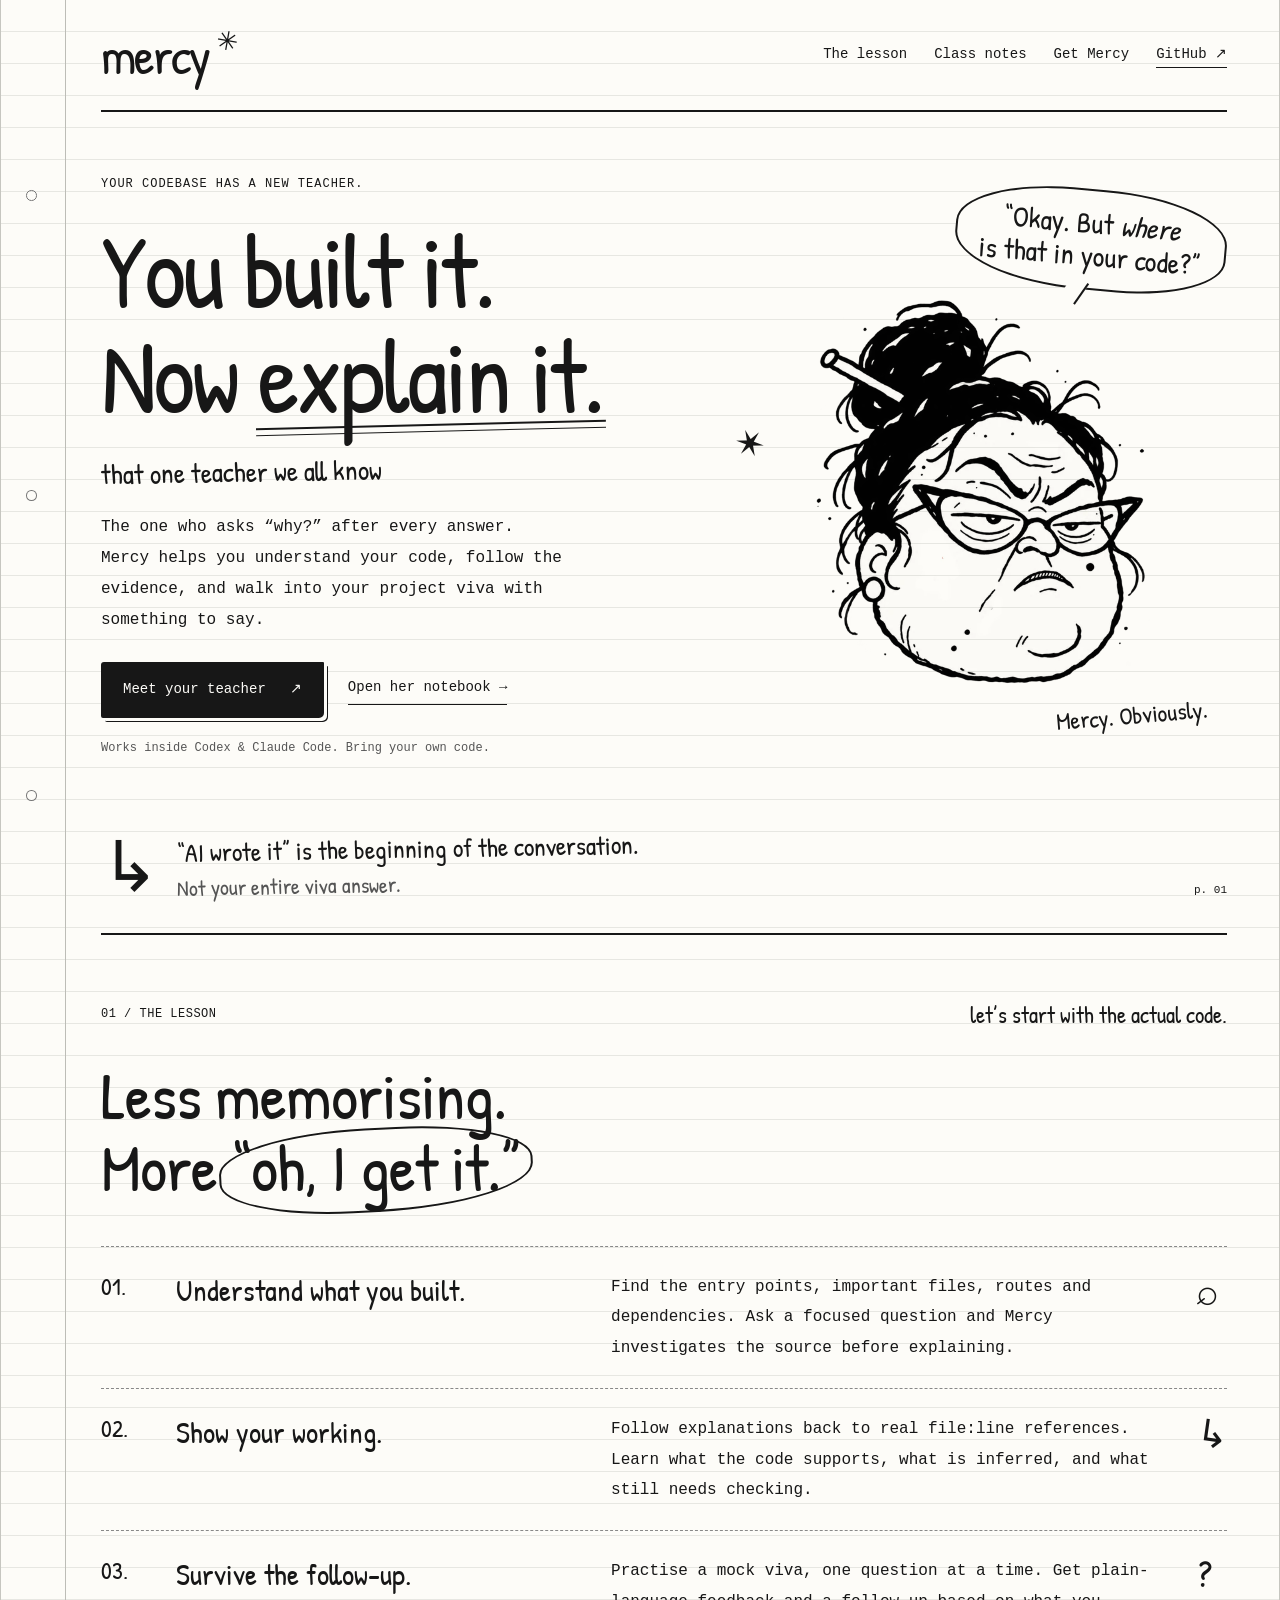
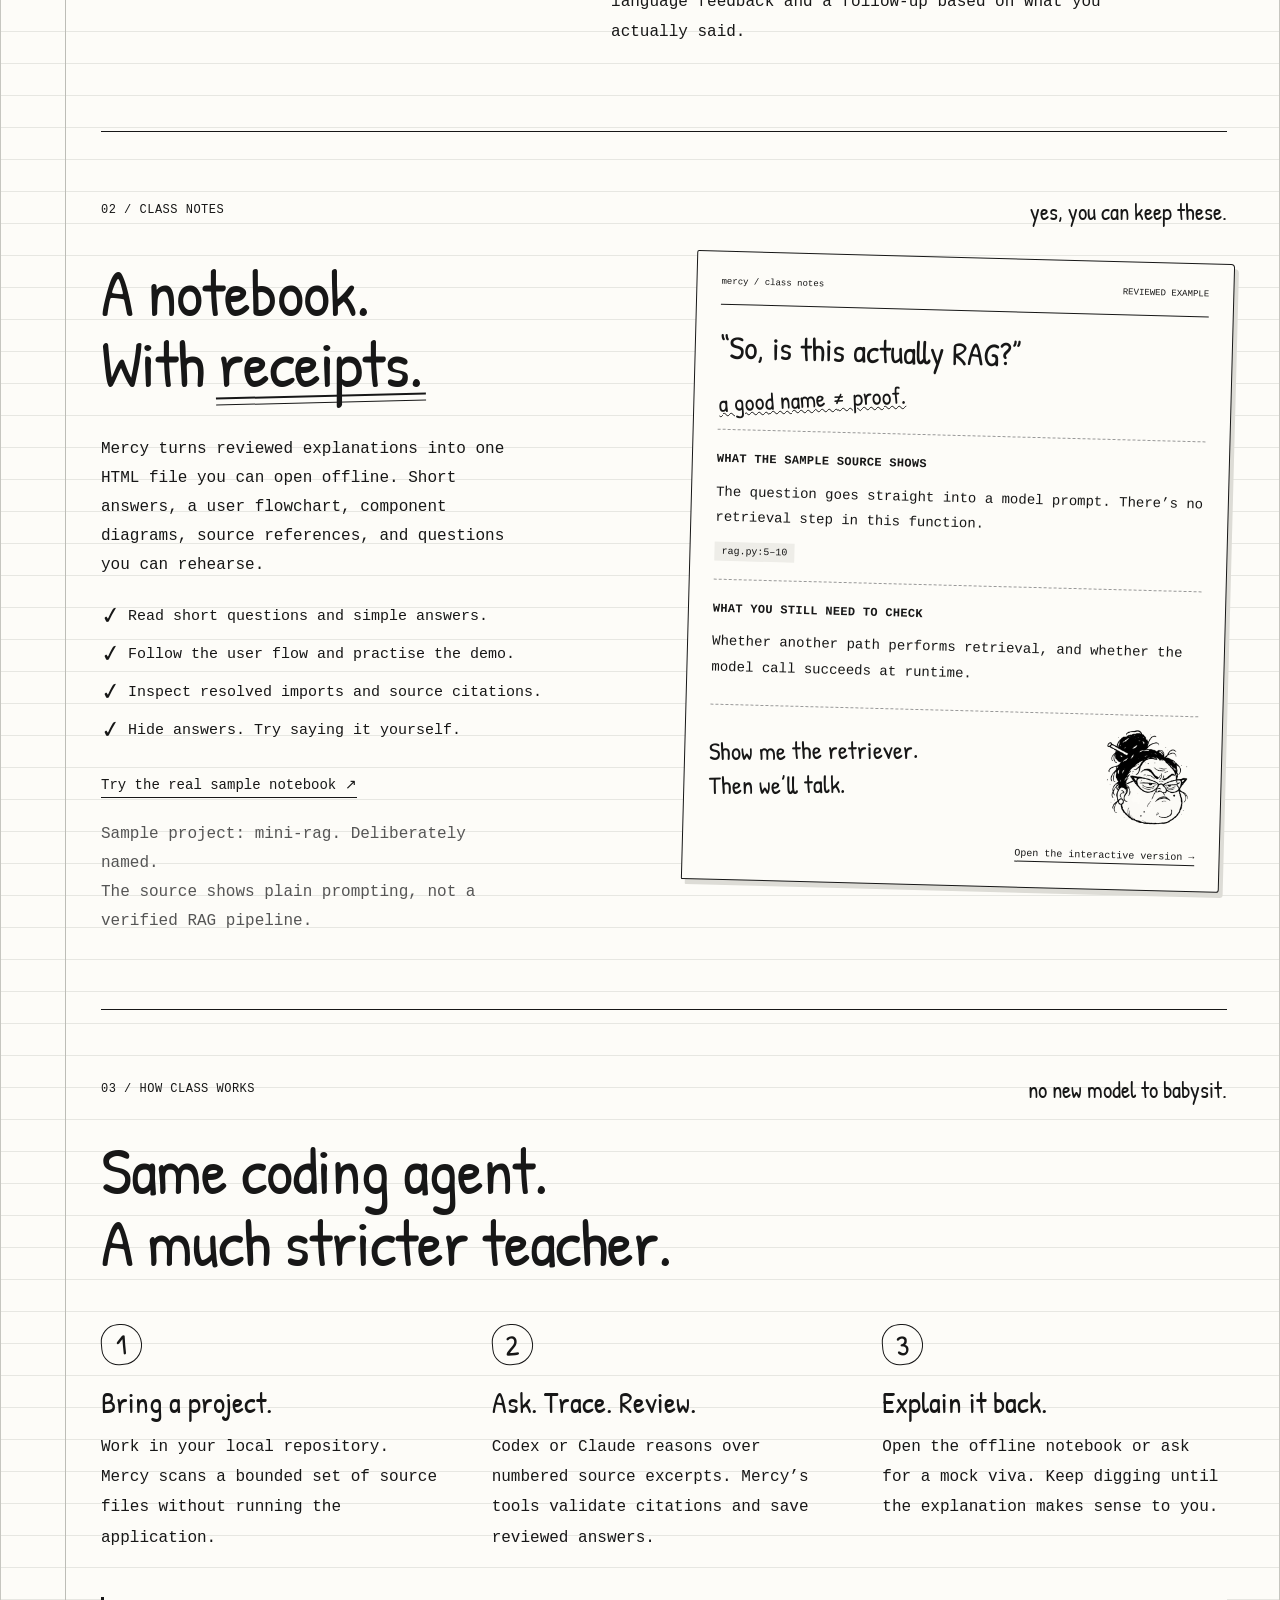
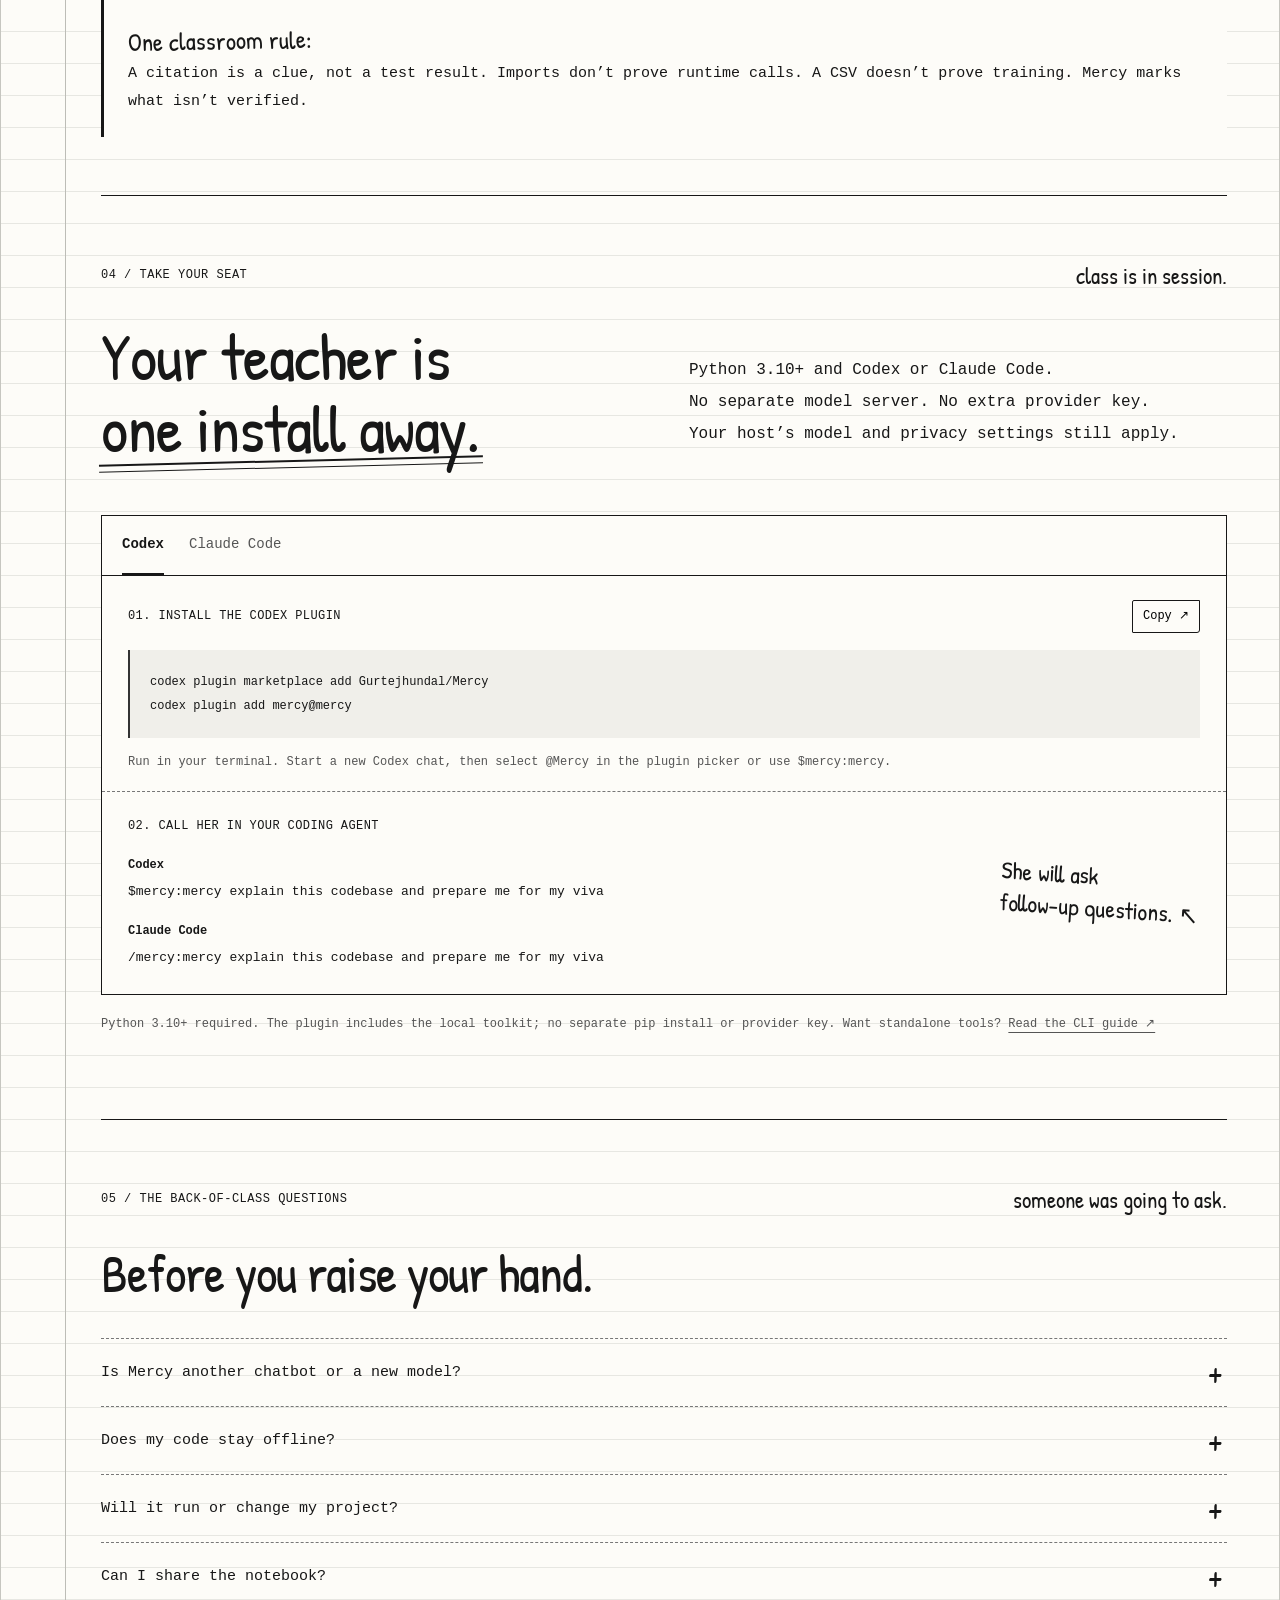
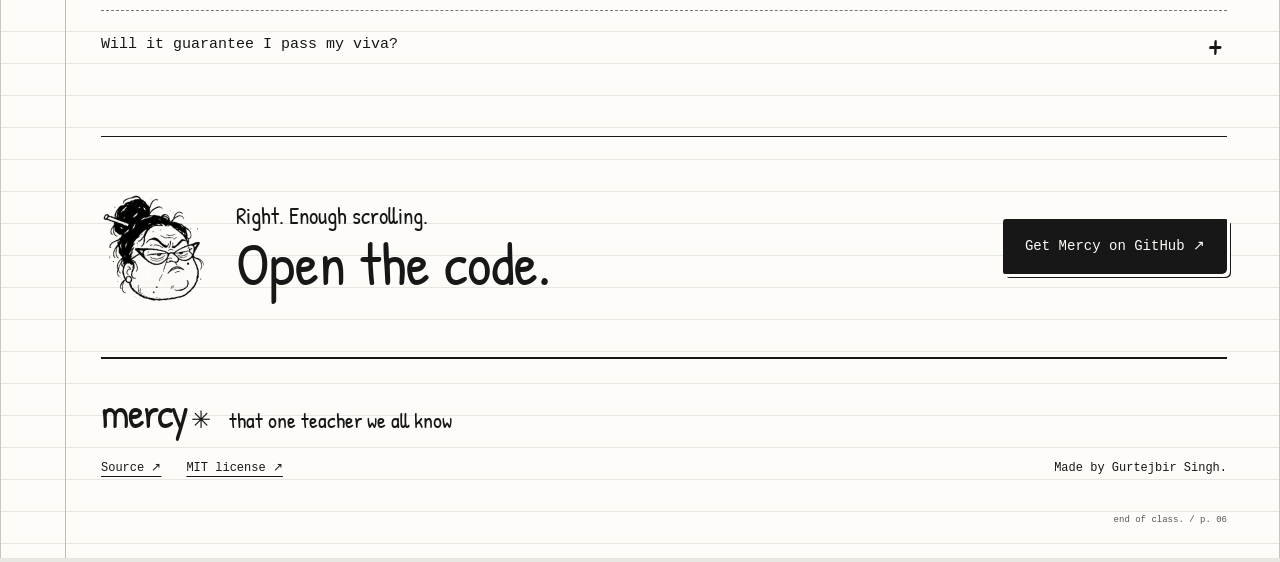
==== commit c7707003: "Redesign viva guide with concise answers and source-traced study aids" ====
--- a/public/index.html
+++ b/public/index.html
@@ -19,7 +19,7 @@
 </section>
 <div class="margin-note"><span class="hand-arrow" aria-hidden="true">↳</span><p>“AI wrote it” is the beginning of the conversation.<br><span>Not your entire viva answer.</span></p><span class="page-number">p. 01</span></div>
 <section id="lesson" class="lesson chapter" aria-labelledby="lesson-heading"><div class="chapter-label"><span>01 / THE LESSON</span><span class="handwritten">let’s start with the actual code.</span></div><h2 id="lesson-heading">Less memorising.<br>More <span class="circle-word">“oh, I get it.”</span></h2><div class="lesson-rows"><article><span class="row-number">01.</span><h3>Understand what you built.</h3><p>Find the entry points, important files, routes and dependencies. Ask a focused question and Mercy investigates the source before explaining.</p><span class="row-doodle" aria-hidden="true">⌕</span></article><article><span class="row-number">02.</span><h3>Show your working.</h3><p>Follow explanations back to real <code>file:line</code> references. Learn what the code supports, what is inferred, and what still needs checking.</p><span class="row-doodle" aria-hidden="true">↳</span></article><article><span class="row-number">03.</span><h3>Survive the follow-up.</h3><p>Practise a mock viva, one question at a time. Get plain-language feedback and a follow-up based on what you actually said.</p><span class="row-doodle" aria-hidden="true">?</span></article></div></section>
-<section id="notes" class="chapter notes" aria-labelledby="notes-heading"><div class="chapter-label"><span>02 / CLASS NOTES</span><span class="handwritten">yes, you can keep these.</span></div><div class="notes-layout"><div><h2 id="notes-heading">A notebook.<br>With <span class="ink-underline">receipts.</span></h2><p>Mercy turns reviewed explanations into one HTML file you can open offline. A map of ideas, a file browser, source references, and questions you can rehearse.</p><ul class="checklist"><li>Expand subjects into questions.</li><li>Read the answer beside the mind map.</li><li>Inspect resolved imports and source citations.</li><li>Hide answers. Try saying it yourself.</li></ul><a class="text-link" href="demo.html">Try the real sample notebook ↗</a><p class="small-note">Sample project: mini-rag. Deliberately named.<br>The source shows plain prompting, not a verified RAG pipeline.</p></div><div class="sample-sheet"><div class="sheet-header"><span>mercy / class notes</span><span>REVIEWED EXAMPLE</span></div><h3>“So, is this actually RAG?”</h3><p class="handwritten scribble">a good name ≠ proof.</p><div class="example-answer"><b>What the sample source shows</b><p>The question goes straight into a model prompt. There’s no retrieval step in this function.</p><code>rag.py:5–10</code></div><div class="example-answer"><b>What you still need to check</b><p>Whether another path performs retrieval, and whether the model call succeeds at runtime.</p></div><div class="teacher-verdict"><span class="handwritten">Show me the retriever.<br>Then we’ll talk.</span><img src="assets/teacher.webp" width="96" height="96" alt="" loading="lazy"></div><a class="sheet-open" href="demo.html">Open the interactive version →</a></div></div></section>
+<section id="notes" class="chapter notes" aria-labelledby="notes-heading"><div class="chapter-label"><span>02 / CLASS NOTES</span><span class="handwritten">yes, you can keep these.</span></div><div class="notes-layout"><div><h2 id="notes-heading">A notebook.<br>With <span class="ink-underline">receipts.</span></h2><p>Mercy turns reviewed explanations into one HTML file you can open offline. Short answers, a user flowchart, component diagrams, source references, and questions you can rehearse.</p><ul class="checklist"><li>Read short questions and simple answers.</li><li>Follow the user flow and practise the demo.</li><li>Inspect resolved imports and source citations.</li><li>Hide answers. Try saying it yourself.</li></ul><a class="text-link" href="demo.html">Try the real sample notebook ↗</a><p class="small-note">Sample project: mini-rag. Deliberately named.<br>The source shows plain prompting, not a verified RAG pipeline.</p></div><div class="sample-sheet"><div class="sheet-header"><span>mercy / class notes</span><span>REVIEWED EXAMPLE</span></div><h3>“So, is this actually RAG?”</h3><p class="handwritten scribble">a good name ≠ proof.</p><div class="example-answer"><b>What the sample source shows</b><p>The question goes straight into a model prompt. There’s no retrieval step in this function.</p><code>rag.py:5–10</code></div><div class="example-answer"><b>What you still need to check</b><p>Whether another path performs retrieval, and whether the model call succeeds at runtime.</p></div><div class="teacher-verdict"><span class="handwritten">Show me the retriever.<br>Then we’ll talk.</span><img src="assets/teacher.webp" width="96" height="96" alt="" loading="lazy"></div><a class="sheet-open" href="demo.html">Open the interactive version →</a></div></div></section>
 <section class="chapter workflow" aria-labelledby="workflow-heading"><div class="chapter-label"><span>03 / HOW CLASS WORKS</span><span class="handwritten">no new model to babysit.</span></div><h2 id="workflow-heading">Same coding agent.<br>A much stricter teacher.</h2><div class="workflow-steps"><article><span class="step-bubble">1</span><h3>Bring a project.</h3><p>Work in your local repository. Mercy scans a bounded set of source files without running the application.</p></article><article><span class="step-bubble">2</span><h3>Ask. Trace. Review.</h3><p>Codex or Claude reasons over numbered source excerpts. Mercy’s tools validate citations and save reviewed answers.</p></article><article><span class="step-bubble">3</span><h3>Explain it back.</h3><p>Open the offline notebook or ask for a mock viva. Keep digging until the explanation makes sense to you.</p></article></div><aside class="teacher-rule"><span class="handwritten">One classroom rule:</span><p>A citation is a clue, not a test result. Imports don’t prove runtime calls. A CSV doesn’t prove training. Mercy marks what isn’t verified.</p></aside></section>
 <section id="get-mercy" class="chapter setup" aria-labelledby="setup-heading"><div class="chapter-label"><span>04 / TAKE YOUR SEAT</span><span class="handwritten">class is in session.</span></div><div class="setup-heading"><h2 id="setup-heading">Your teacher is<br><span class="ink-underline">one install away.</span></h2><p>Python 3.10+ and Codex or Claude Code.<br>No separate model server. No extra provider key.<br>Your host’s model and privacy settings still apply.</p></div><div class="install-panel"><div class="install-tabs" role="tablist" aria-label="Plugin host"><button type="button" id="tab-this" role="tab" aria-selected="true" aria-controls="install-this" tabindex="0">Codex</button><button type="button" id="tab-another" role="tab" aria-selected="false" aria-controls="install-another" tabindex="-1">Claude Code</button></div><div id="install-this" role="tabpanel" aria-labelledby="tab-this"><div class="code-caption"><span>01. INSTALL THE CODEX PLUGIN</span><button class="copy" type="button" data-copy="setup-this" aria-label="Copy Codex plugin installation commands">Copy ↗</button></div><pre id="setup-this"><code>codex plugin marketplace add Gurtejhundal/Mercy
 codex plugin add mercy@mercy</code></pre><p class="code-footnote">Run in your terminal. Start a new Codex chat, then select @Mercy in the plugin picker or use $mercy:mercy.</p></div><div id="install-another" role="tabpanel" aria-labelledby="tab-another" hidden><div class="code-caption"><span>01. INSTALL THE CLAUDE CODE PLUGIN</span><button class="copy" type="button" data-copy="setup-another" aria-label="Copy Claude Code plugin installation commands">Copy ↗</button></div><pre id="setup-another"><code>/plugin marketplace add Gurtejhundal/Mercy
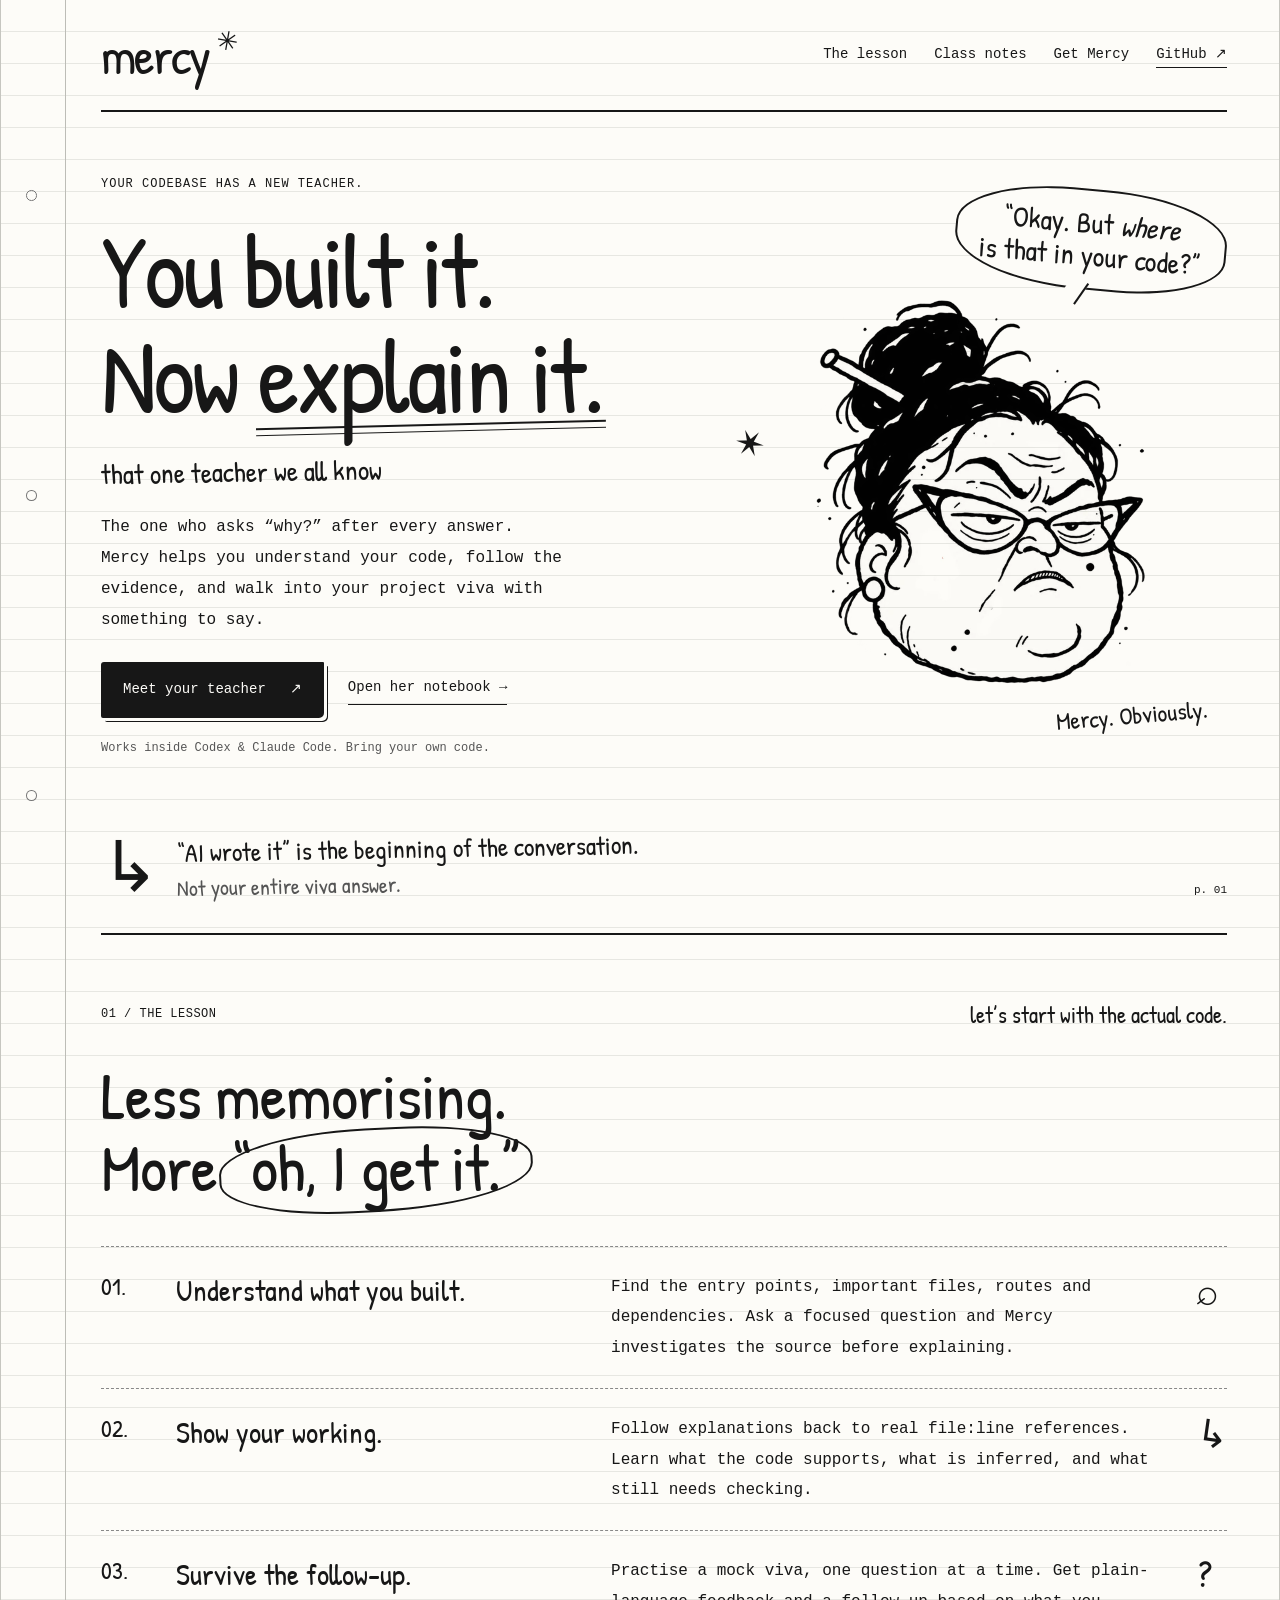
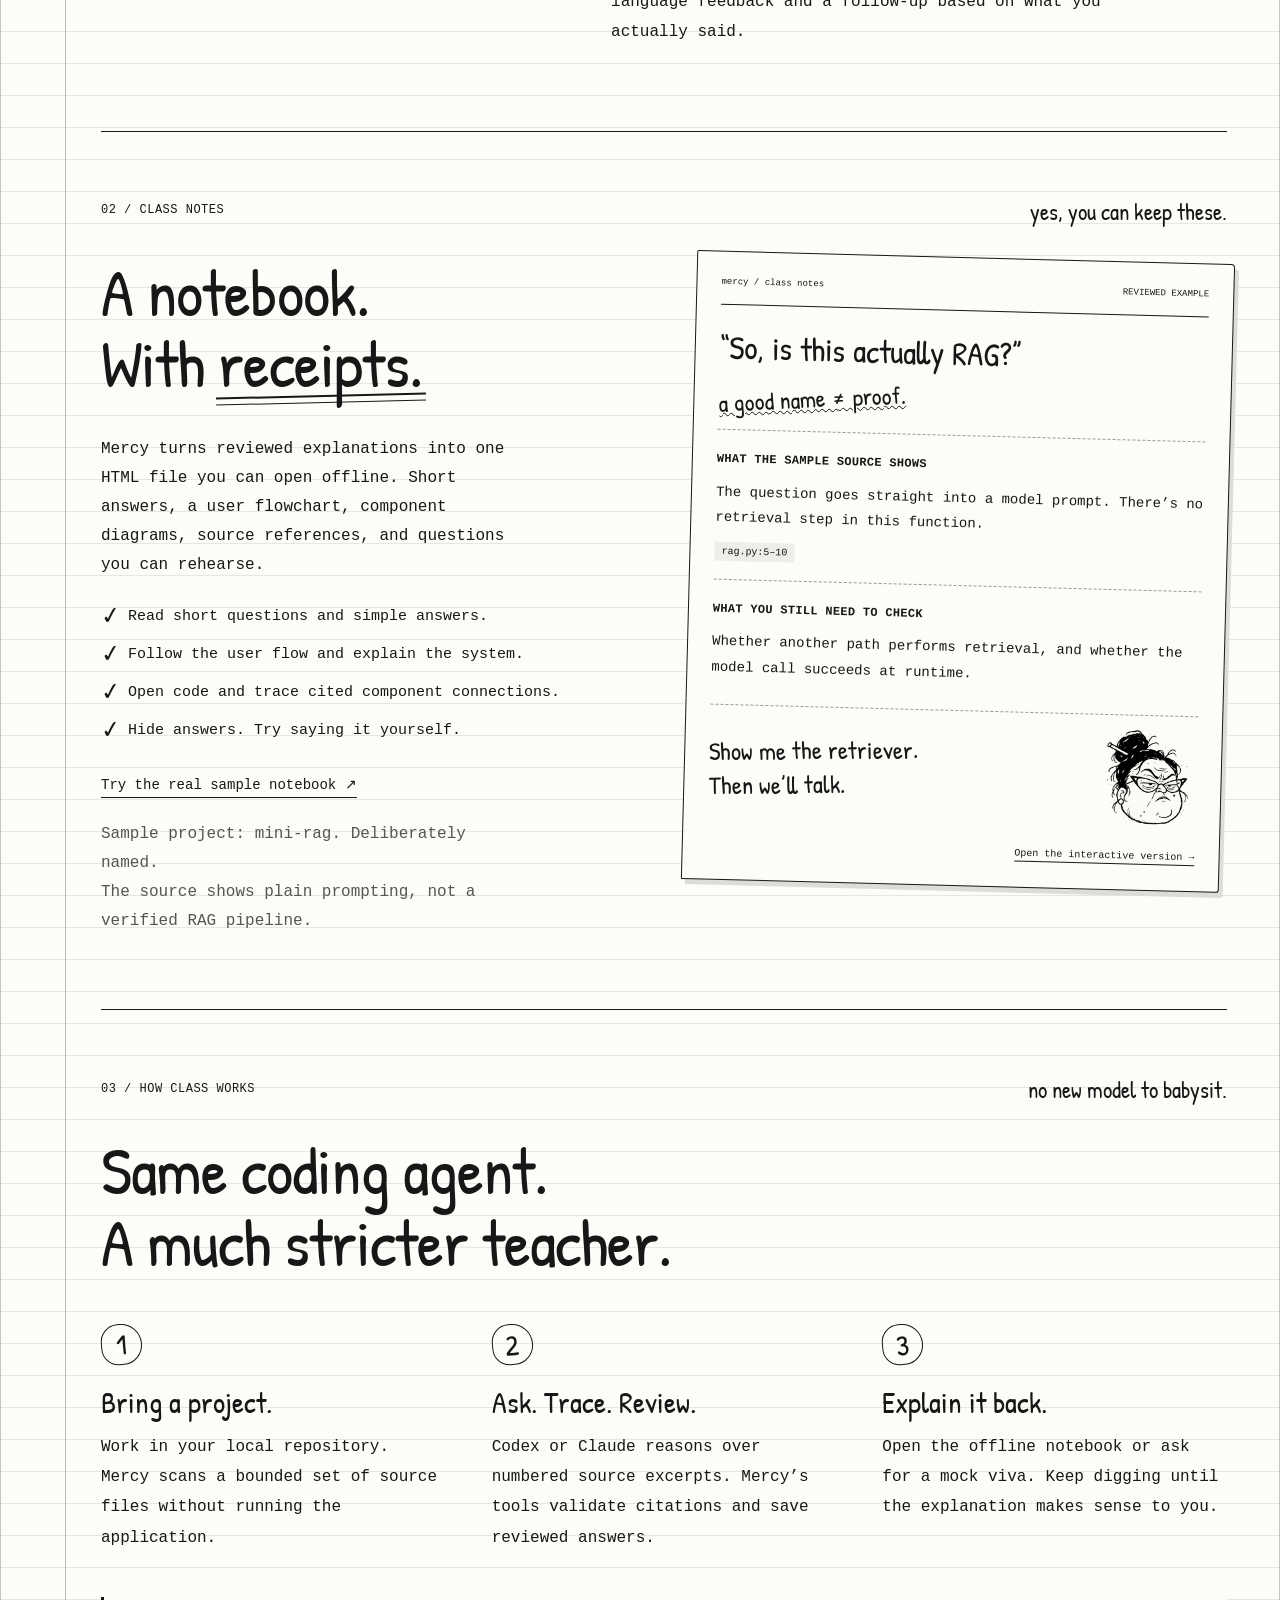
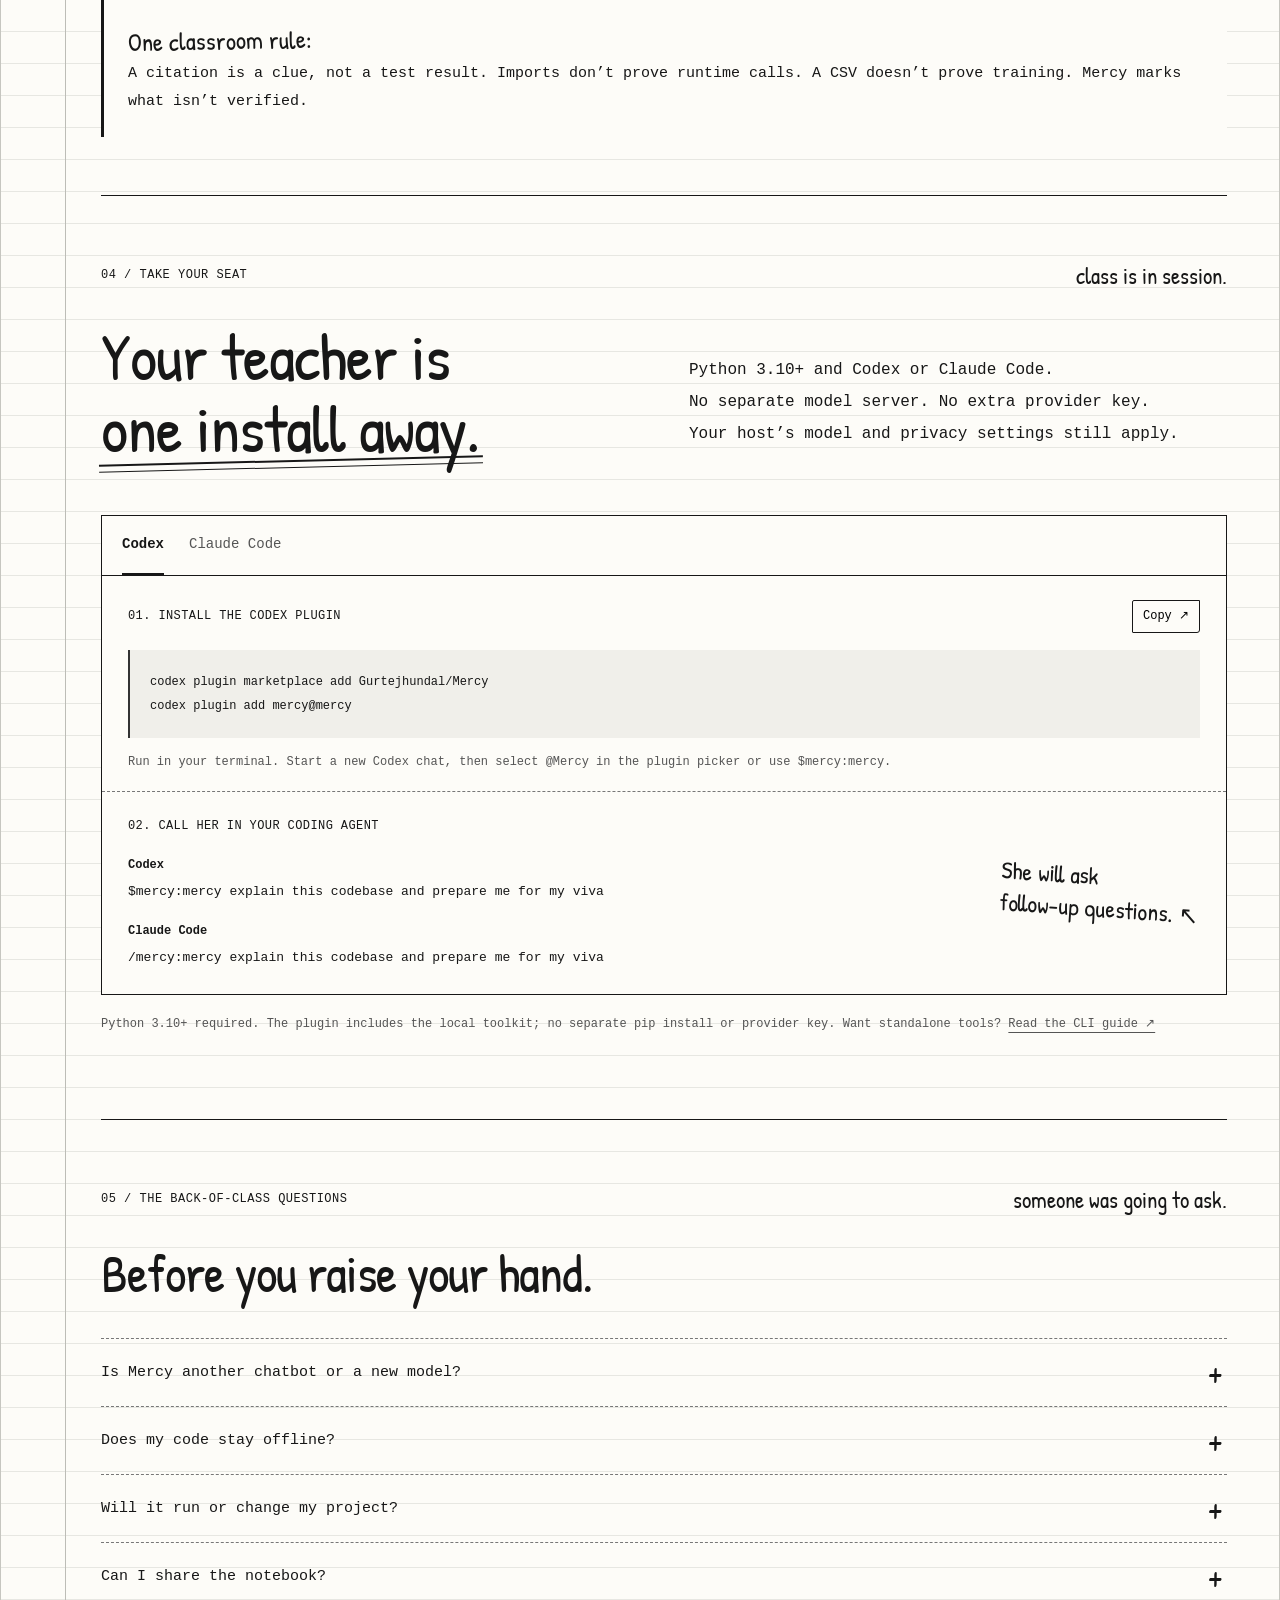
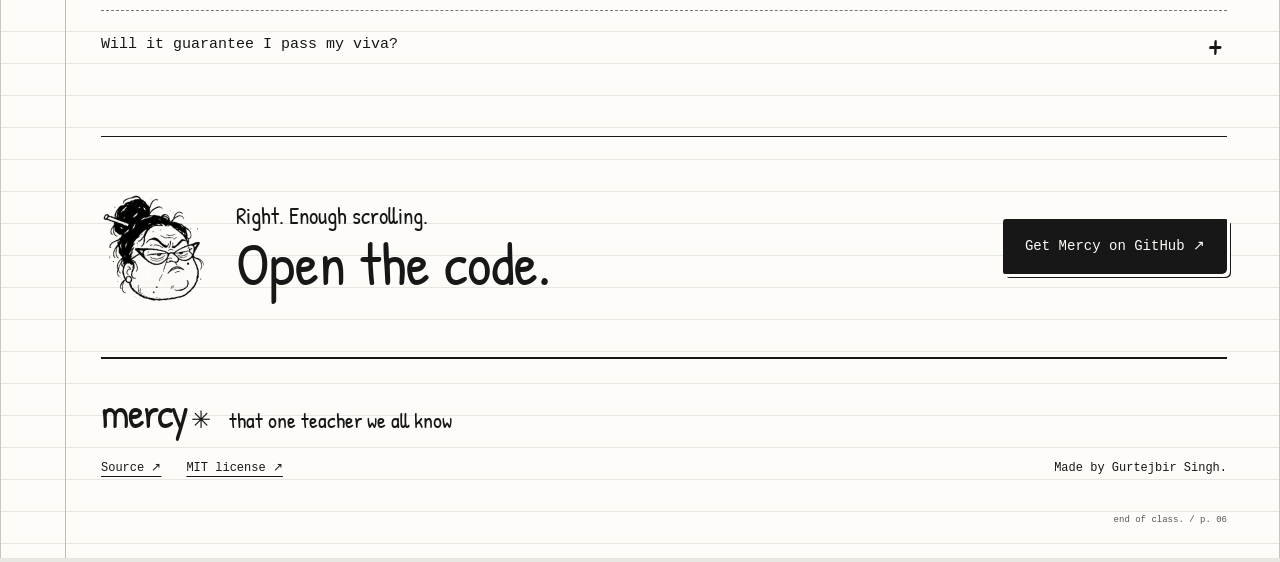
==== commit f6d4d29c: "Improve viva overview, source navigation and system architecture" ====
--- a/public/index.html
+++ b/public/index.html
@@ -19,12 +19,12 @@
 </section>
 <div class="margin-note"><span class="hand-arrow" aria-hidden="true">↳</span><p>“AI wrote it” is the beginning of the conversation.<br><span>Not your entire viva answer.</span></p><span class="page-number">p. 01</span></div>
 <section id="lesson" class="lesson chapter" aria-labelledby="lesson-heading"><div class="chapter-label"><span>01 / THE LESSON</span><span class="handwritten">let’s start with the actual code.</span></div><h2 id="lesson-heading">Less memorising.<br>More <span class="circle-word">“oh, I get it.”</span></h2><div class="lesson-rows"><article><span class="row-number">01.</span><h3>Understand what you built.</h3><p>Find the entry points, important files, routes and dependencies. Ask a focused question and Mercy investigates the source before explaining.</p><span class="row-doodle" aria-hidden="true">⌕</span></article><article><span class="row-number">02.</span><h3>Show your working.</h3><p>Follow explanations back to real <code>file:line</code> references. Learn what the code supports, what is inferred, and what still needs checking.</p><span class="row-doodle" aria-hidden="true">↳</span></article><article><span class="row-number">03.</span><h3>Survive the follow-up.</h3><p>Practise a mock viva, one question at a time. Get plain-language feedback and a follow-up based on what you actually said.</p><span class="row-doodle" aria-hidden="true">?</span></article></div></section>
-<section id="notes" class="chapter notes" aria-labelledby="notes-heading"><div class="chapter-label"><span>02 / CLASS NOTES</span><span class="handwritten">yes, you can keep these.</span></div><div class="notes-layout"><div><h2 id="notes-heading">A notebook.<br>With <span class="ink-underline">receipts.</span></h2><p>Mercy turns reviewed explanations into one HTML file you can open offline. Short answers, a user flowchart, component diagrams, source references, and questions you can rehearse.</p><ul class="checklist"><li>Read short questions and simple answers.</li><li>Follow the user flow and practise the demo.</li><li>Inspect resolved imports and source citations.</li><li>Hide answers. Try saying it yourself.</li></ul><a class="text-link" href="demo.html">Try the real sample notebook ↗</a><p class="small-note">Sample project: mini-rag. Deliberately named.<br>The source shows plain prompting, not a verified RAG pipeline.</p></div><div class="sample-sheet"><div class="sheet-header"><span>mercy / class notes</span><span>REVIEWED EXAMPLE</span></div><h3>“So, is this actually RAG?”</h3><p class="handwritten scribble">a good name ≠ proof.</p><div class="example-answer"><b>What the sample source shows</b><p>The question goes straight into a model prompt. There’s no retrieval step in this function.</p><code>rag.py:5–10</code></div><div class="example-answer"><b>What you still need to check</b><p>Whether another path performs retrieval, and whether the model call succeeds at runtime.</p></div><div class="teacher-verdict"><span class="handwritten">Show me the retriever.<br>Then we’ll talk.</span><img src="assets/teacher.webp" width="96" height="96" alt="" loading="lazy"></div><a class="sheet-open" href="demo.html">Open the interactive version →</a></div></div></section>
+<section id="notes" class="chapter notes" aria-labelledby="notes-heading"><div class="chapter-label"><span>02 / CLASS NOTES</span><span class="handwritten">yes, you can keep these.</span></div><div class="notes-layout"><div><h2 id="notes-heading">A notebook.<br>With <span class="ink-underline">receipts.</span></h2><p>Mercy turns reviewed explanations into one HTML file you can open offline. Short answers, a user flowchart, component diagrams, source references, and questions you can rehearse.</p><ul class="checklist"><li>Read short questions and simple answers.</li><li>Follow the user flow and explain the system.</li><li>Open code and trace cited component connections.</li><li>Hide answers. Try saying it yourself.</li></ul><a class="text-link" href="demo.html">Try the real sample notebook ↗</a><p class="small-note">Sample project: mini-rag. Deliberately named.<br>The source shows plain prompting, not a verified RAG pipeline.</p></div><div class="sample-sheet"><div class="sheet-header"><span>mercy / class notes</span><span>REVIEWED EXAMPLE</span></div><h3>“So, is this actually RAG?”</h3><p class="handwritten scribble">a good name ≠ proof.</p><div class="example-answer"><b>What the sample source shows</b><p>The question goes straight into a model prompt. There’s no retrieval step in this function.</p><code>rag.py:5–10</code></div><div class="example-answer"><b>What you still need to check</b><p>Whether another path performs retrieval, and whether the model call succeeds at runtime.</p></div><div class="teacher-verdict"><span class="handwritten">Show me the retriever.<br>Then we’ll talk.</span><img src="assets/teacher.webp" width="96" height="96" alt="" loading="lazy"></div><a class="sheet-open" href="demo.html">Open the interactive version →</a></div></div></section>
 <section class="chapter workflow" aria-labelledby="workflow-heading"><div class="chapter-label"><span>03 / HOW CLASS WORKS</span><span class="handwritten">no new model to babysit.</span></div><h2 id="workflow-heading">Same coding agent.<br>A much stricter teacher.</h2><div class="workflow-steps"><article><span class="step-bubble">1</span><h3>Bring a project.</h3><p>Work in your local repository. Mercy scans a bounded set of source files without running the application.</p></article><article><span class="step-bubble">2</span><h3>Ask. Trace. Review.</h3><p>Codex or Claude reasons over numbered source excerpts. Mercy’s tools validate citations and save reviewed answers.</p></article><article><span class="step-bubble">3</span><h3>Explain it back.</h3><p>Open the offline notebook or ask for a mock viva. Keep digging until the explanation makes sense to you.</p></article></div><aside class="teacher-rule"><span class="handwritten">One classroom rule:</span><p>A citation is a clue, not a test result. Imports don’t prove runtime calls. A CSV doesn’t prove training. Mercy marks what isn’t verified.</p></aside></section>
 <section id="get-mercy" class="chapter setup" aria-labelledby="setup-heading"><div class="chapter-label"><span>04 / TAKE YOUR SEAT</span><span class="handwritten">class is in session.</span></div><div class="setup-heading"><h2 id="setup-heading">Your teacher is<br><span class="ink-underline">one install away.</span></h2><p>Python 3.10+ and Codex or Claude Code.<br>No separate model server. No extra provider key.<br>Your host’s model and privacy settings still apply.</p></div><div class="install-panel"><div class="install-tabs" role="tablist" aria-label="Plugin host"><button type="button" id="tab-this" role="tab" aria-selected="true" aria-controls="install-this" tabindex="0">Codex</button><button type="button" id="tab-another" role="tab" aria-selected="false" aria-controls="install-another" tabindex="-1">Claude Code</button></div><div id="install-this" role="tabpanel" aria-labelledby="tab-this"><div class="code-caption"><span>01. INSTALL THE CODEX PLUGIN</span><button class="copy" type="button" data-copy="setup-this" aria-label="Copy Codex plugin installation commands">Copy ↗</button></div><pre id="setup-this"><code>codex plugin marketplace add Gurtejhundal/Mercy
 codex plugin add mercy@mercy</code></pre><p class="code-footnote">Run in your terminal. Start a new Codex chat, then select @Mercy in the plugin picker or use $mercy:mercy.</p></div><div id="install-another" role="tabpanel" aria-labelledby="tab-another" hidden><div class="code-caption"><span>01. INSTALL THE CLAUDE CODE PLUGIN</span><button class="copy" type="button" data-copy="setup-another" aria-label="Copy Claude Code plugin installation commands">Copy ↗</button></div><pre id="setup-another"><code>/plugin marketplace add Gurtejhundal/Mercy
 /plugin install mercy@mercy</code></pre><p class="code-footnote">Send each line as a separate prompt inside Claude Code. Then use /mercy:mercy.</p></div><div class="invoke-row"><div><span class="code-caption">02. CALL HER IN YOUR CODING AGENT</span><p><b>Codex</b><code>$mercy:mercy explain this codebase and prepare me for my viva</code></p><p><b>Claude Code</b><code>/mercy:mercy explain this codebase and prepare me for my viva</code></p></div><span class="handwritten">She will ask<br>follow-up questions. ↖</span></div></div><p class="setup-note">Python 3.10+ required. The plugin includes the local toolkit; no separate pip install or provider key. Want standalone tools? <a href="https://github.com/Gurtejhundal/Mercy#full-technical-guide">Read the CLI guide ↗</a></p><p id="copy-status" class="copy-status" aria-live="polite"></p></section>
-<section class="chapter faq" aria-labelledby="faq-heading"><div class="chapter-label"><span>05 / THE BACK-OF-CLASS QUESTIONS</span><span class="handwritten">someone was going to ask.</span></div><h2 id="faq-heading">Before you raise your hand.</h2><details><summary>Is Mercy another chatbot or a new model?</summary><p>Mercy is a plugin with a native skill and local evidence toolkit for Codex and Claude Code. Your coding agent supplies the model and reasoning. There’s no additional model server or provider key for this workflow.</p></details><details><summary>Does my code stay offline?</summary><p>The local CLI scans files without making network requests by default, and generated notebooks work offline. When you use Codex or Claude, the host model sees the source context under its own privacy policy. “Local toolkit” does not mean your host model is offline.</p></details><details><summary>Will it run or change my project?</summary><p>Ordinary analysis reads source and writes study artifacts. Running the target application, tests, training, databases, deployments or edits to application code requires a separate request. Skill installation writes the selected local skill files.</p></details><details><summary>Can I share the notebook?</summary><p>Yes, after reviewing it. It contains paths, symbols, routes, scan metadata and reviewed answers. Raw source bodies aren’t embedded by the report exporter, but metadata and explanations can still be private.</p></details><details><summary>Will it guarantee I pass my viva?</summary><p>No. Mercy helps you investigate and practise. The scanner is bounded, AI explanations can be wrong, and source citations are not runtime verification. You still need to understand, check and demonstrate your own work.</p></details></section>
+<section class="chapter faq" aria-labelledby="faq-heading"><div class="chapter-label"><span>05 / THE BACK-OF-CLASS QUESTIONS</span><span class="handwritten">someone was going to ask.</span></div><h2 id="faq-heading">Before you raise your hand.</h2><details><summary>Is Mercy another chatbot or a new model?</summary><p>Mercy is a plugin with a native skill and local evidence toolkit for Codex and Claude Code. Your coding agent supplies the model and reasoning. There’s no additional model server or provider key for this workflow.</p></details><details><summary>Does my code stay offline?</summary><p>The local CLI scans files without making network requests by default, and generated notebooks work offline. When you use Codex or Claude, the host model sees the source context under its own privacy policy. “Local toolkit” does not mean your host model is offline.</p></details><details><summary>Will it run or change my project?</summary><p>Ordinary analysis reads source and writes study artifacts. Running the target application, tests, training, databases, deployments or edits to application code requires a separate request. Skill installation writes the selected local skill files.</p></details><details><summary>Can I share the notebook?</summary><p>Yes, after reviewing it. It contains paths, symbols, routes, scan metadata and reviewed answers. Source previews are off by default. If you request them, the report includes redacted indexed code. Review it carefully: redaction, metadata and explanations can still expose private information.</p></details><details><summary>Will it guarantee I pass my viva?</summary><p>No. Mercy helps you investigate and practise. The scanner is bounded, AI explanations can be wrong, and source citations are not runtime verification. You still need to understand, check and demonstrate your own work.</p></details></section>
 <section class="last-word"><img src="assets/teacher.webp" alt="" width="110" height="110" loading="lazy"><div><p class="handwritten">Right. Enough scrolling.</p><h2>Open the code.</h2></div><a class="button ink-button" href="https://github.com/Gurtejhundal/Mercy">Get Mercy on GitHub ↗</a></section>
 </main>
 <footer><a class="wordmark" href="#">mercy<span aria-hidden="true">✳</span></a><p>that one teacher we all know</p><div><a href="https://github.com/Gurtejhundal/Mercy">Source ↗</a><a href="https://github.com/Gurtejhundal/Mercy/blob/main/LICENSE">MIT license ↗</a><span>Made by Gurtejbir Singh.</span></div><span class="footer-page">end of class. / p. 06</span></footer>
